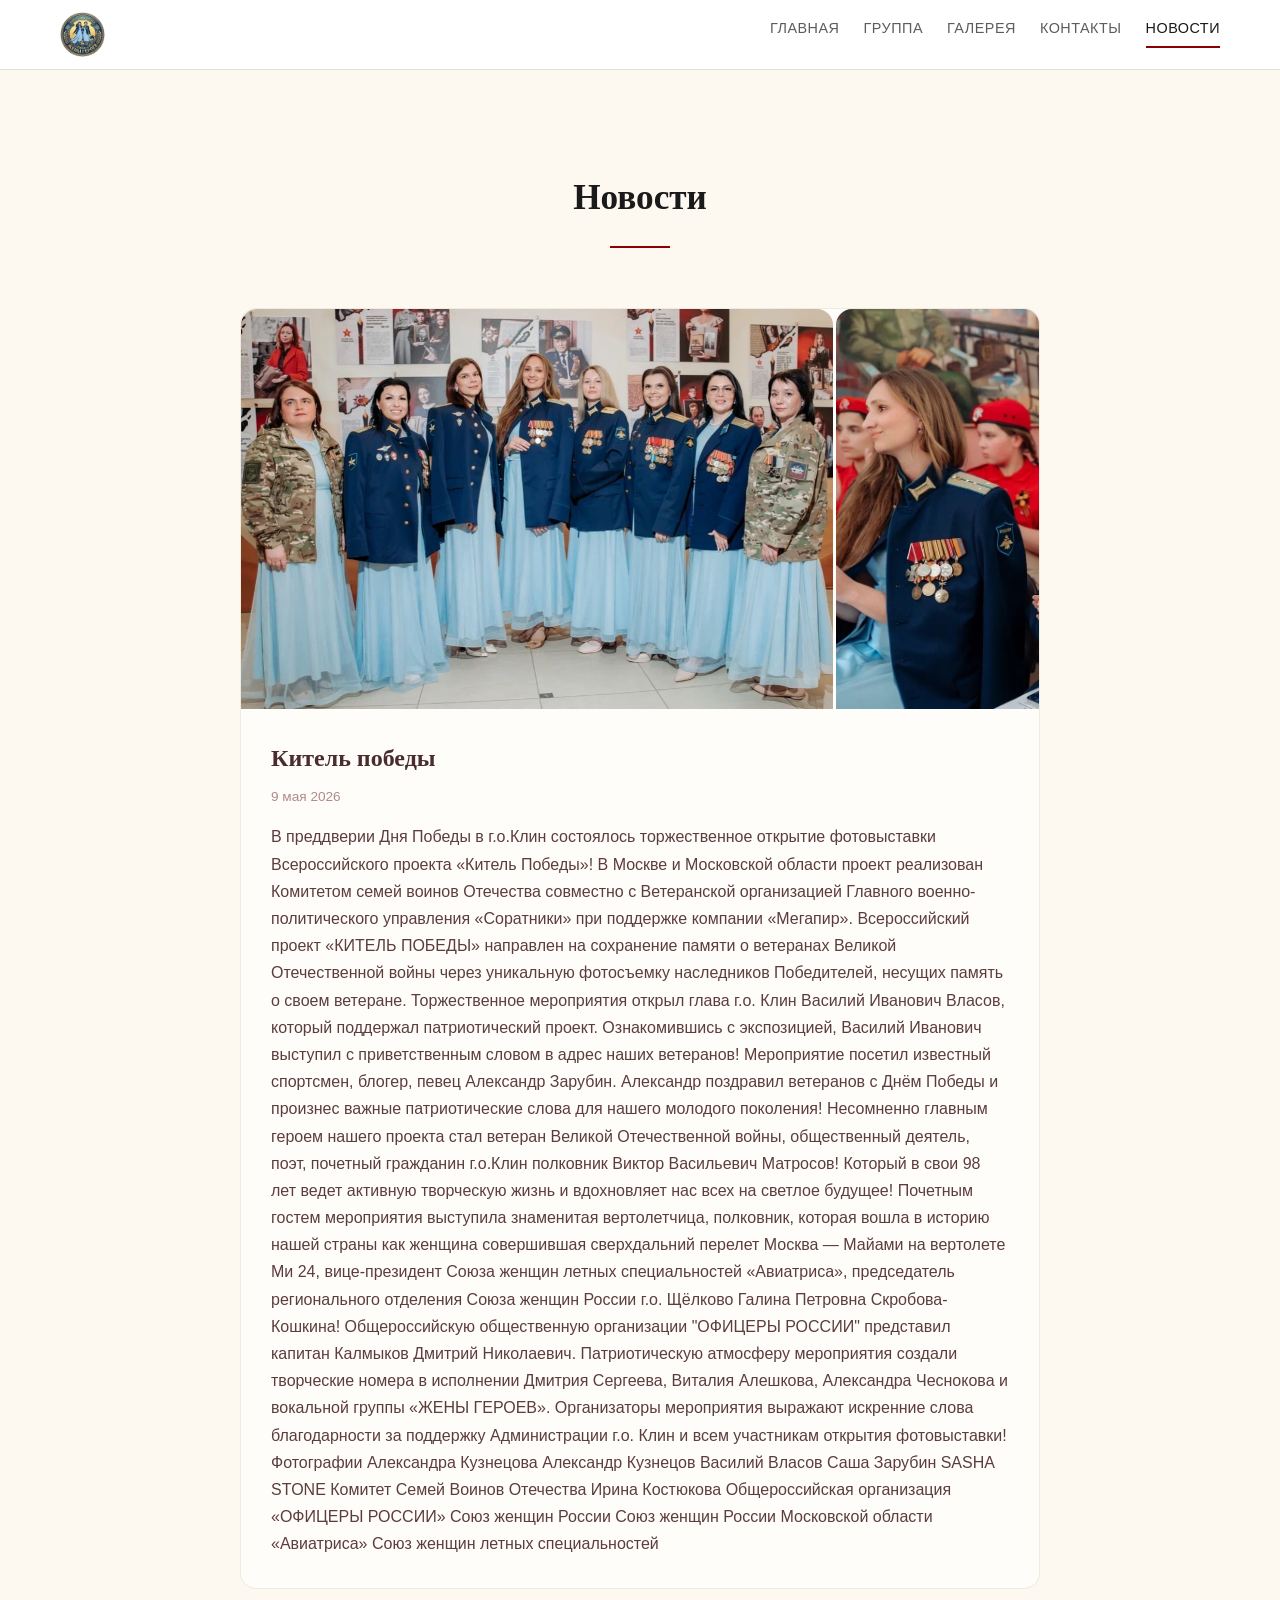
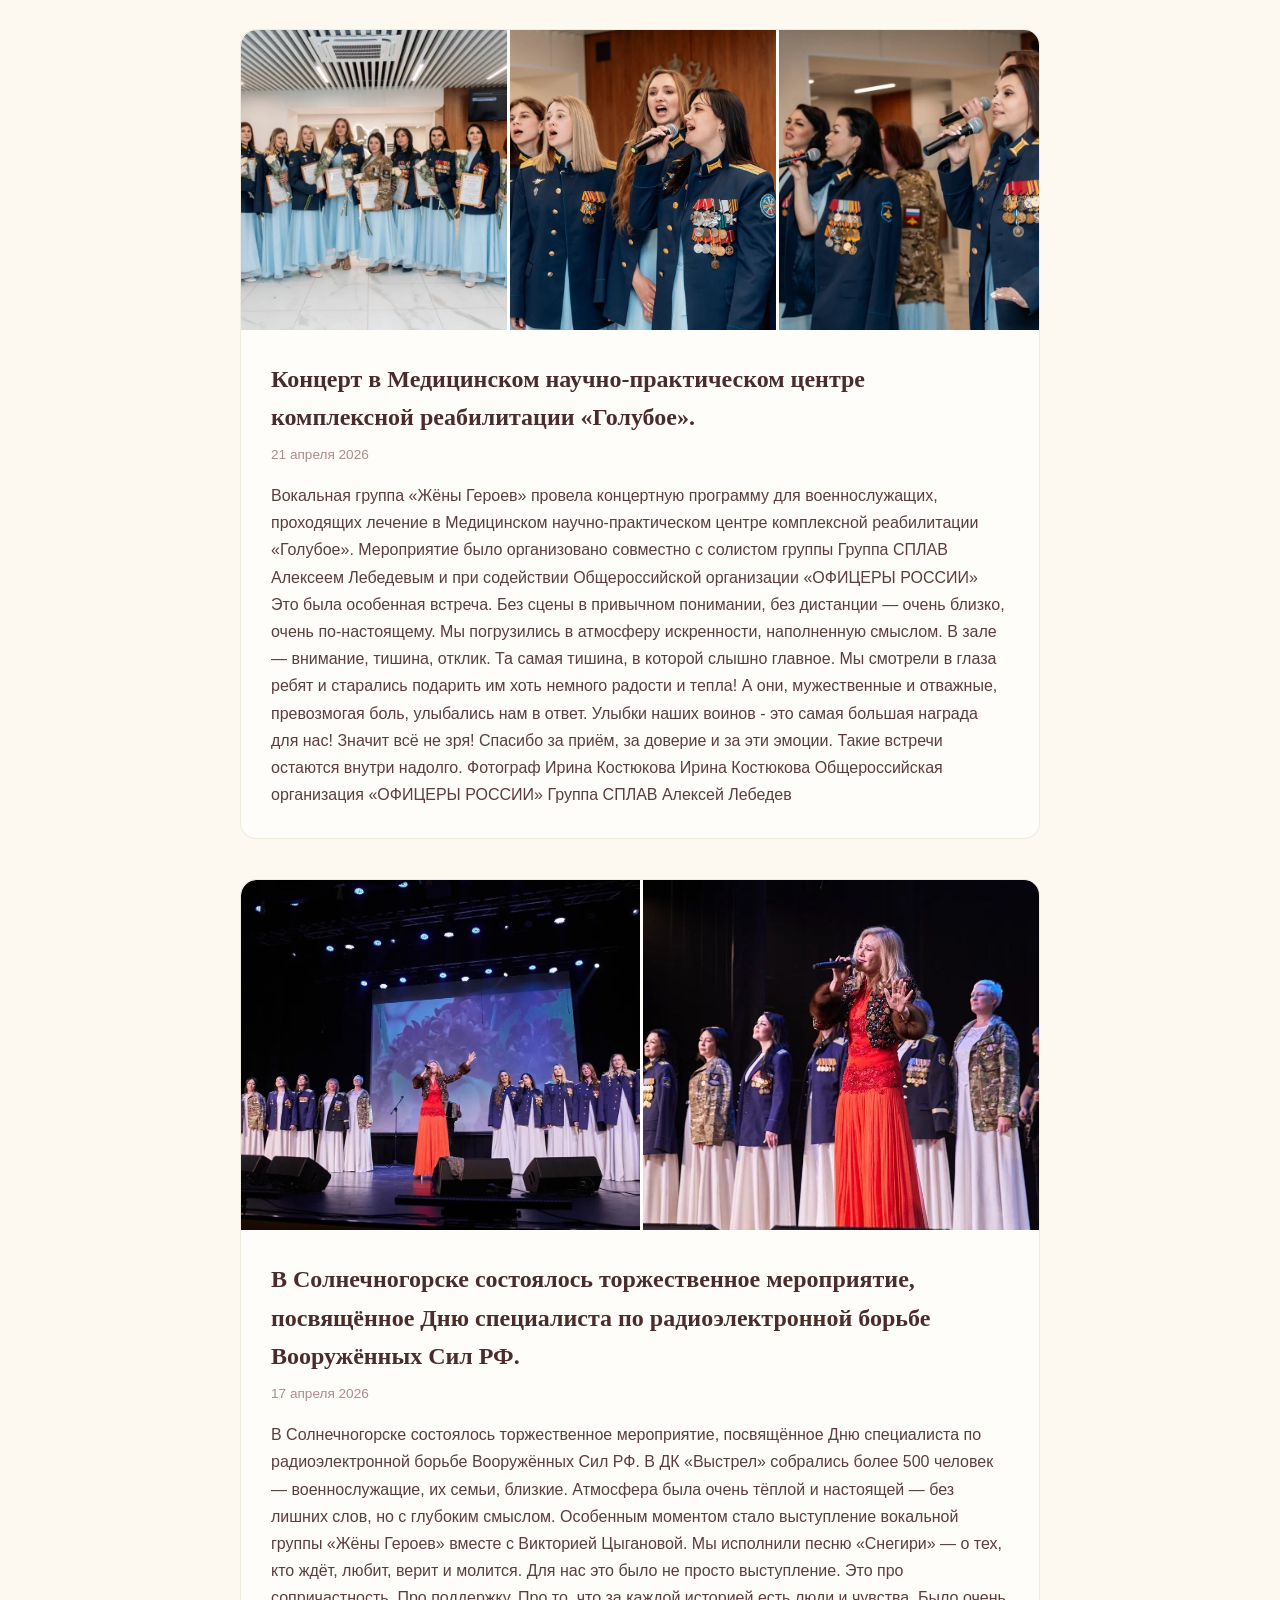
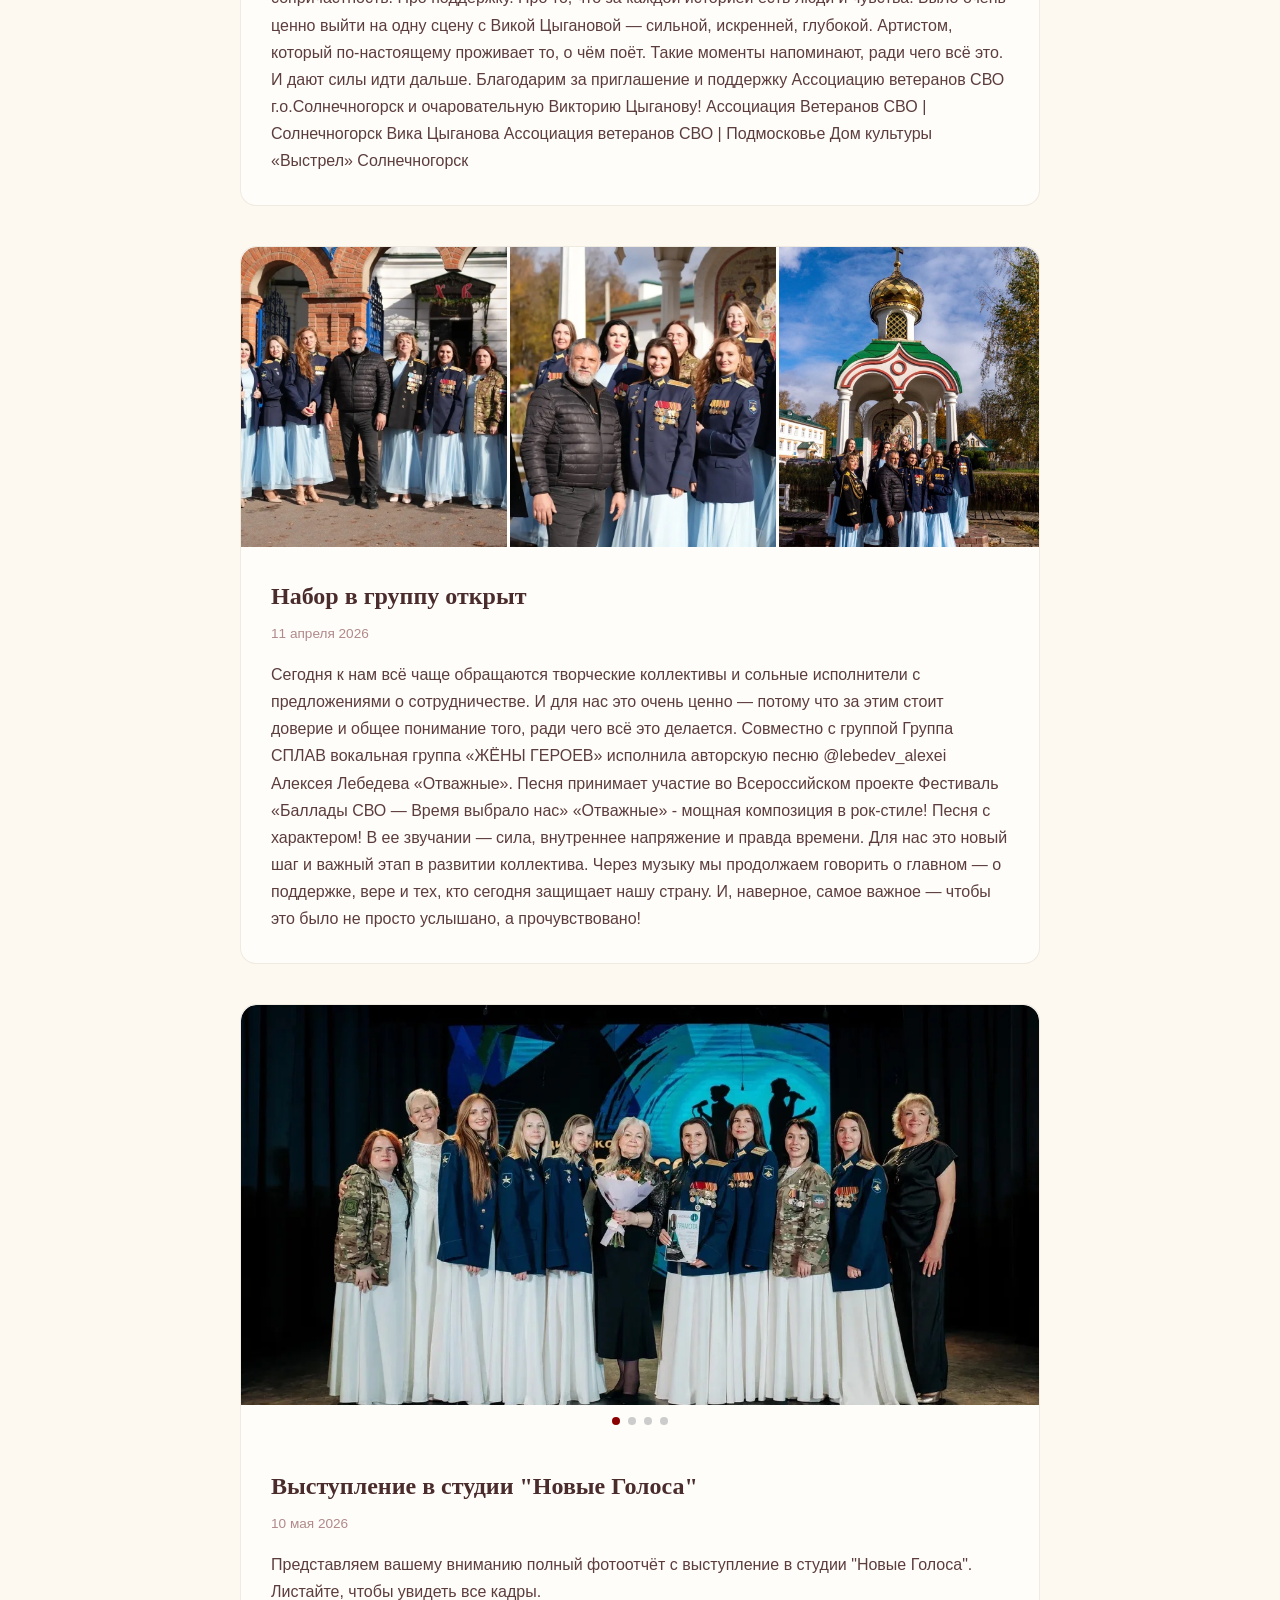
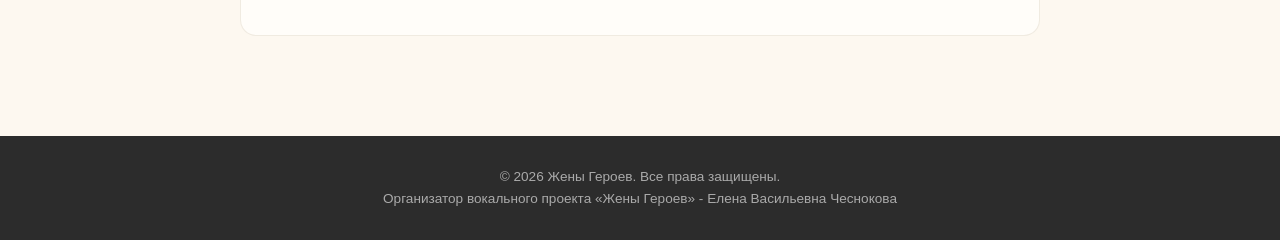
==== news.html @ 4d75cbac "Add files via upload" ====
<!DOCTYPE html>
<html lang="ru">

<head>
    <meta charset="UTF-8">
    <meta name="viewport" content="width=device-width, initial-scale=1.0">
    <title>Новости — Жены Героев</title>
    <link rel="stylesheet" href="main.css">
</head>

<body>

    <!-- Шапка (такая же) -->
    <header class="header">
        <div class="container header__inner">
            <a href="index.html" class="logo">
                <img src="img/logo.jpg" alt="Логотип" class="logo__img">
            </a>
            <nav class="nav" id="nav">
                <ul class="nav__list">
                    <li><a href="index.html#hero" class="nav__link">Главная</a></li>
                    <li><a href="index.html#about" class="nav__link">Группа</a></li>
                    <li><a href="index.html#gallery" class="nav__link">Галерея</a></li>
                    <li><a href="index.html#contacts" class="nav__link">Контакты</a></li>
                    <li><a href="news.html" class="nav__link active">Новости</a></li>
                </ul>
            </nav>
            <button class="burger" id="burger" aria-label="Меню">
                <span></span><span></span><span></span>
            </button>
        </div>
    </header>

    <!-- Лента новостей  -->
    <section class="section news-page">
        <div class="container">
            <h2 class="section__title">Новости</h2>

            <div class="news-feed">

                <!-- Новость 1 — одна фотка -->
                <article class="news-card news-card--first" style="opacity: 1; transform: translateY(0);">
                    <div class="news-card__media-wrap news-card__media--1">
                        <img src="img/gal1.jpg" alt="">
                        <img src="img/gal1-1.jpg" alt="">
                    </div>
                    <div class="news-card__body">
                        <h3 class="news-card__title">Китель победы</h3>
                        <p class="news-card__date">9 мая 2026</p>
                        <p class="news-card__text">
                            В преддверии Дня Победы в г.о.Клин состоялось торжественное открытие фотовыставки
                            Всероссийского проекта «Китель Победы»!

                            В Москве и Московской области проект реализован Комитетом семей воинов Отечества совместно с
                            Ветеранской организацией Главного военно-политического управления «Соратники» при поддержке
                            компании «Мегапир».

                            Всероссийский проект «КИТЕЛЬ ПОБЕДЫ» направлен на сохранение памяти о ветеранах Великой
                            Отечественной войны через уникальную фотосъемку наследников Победителей, несущих память о
                            своем ветеране.

                            Торжественное мероприятия открыл глава г.о. Клин Василий Иванович Власов, который поддержал
                            патриотический проект. Ознакомившись с экспозицией, Василий Иванович выступил с
                            приветственным словом в адрес наших ветеранов!

                            Мероприятие посетил известный спортсмен, блогер, певец Александр Зарубин. Александр
                            поздравил ветеранов с Днём Победы и произнес важные патриотические слова для нашего молодого
                            поколения!

                            Несомненно главным героем нашего проекта стал ветеран Великой Отечественной войны,
                            общественный деятель, поэт, почетный гражданин г.о.Клин полковник Виктор Васильевич
                            Матросов! Который в свои 98 лет ведет активную творческую жизнь и вдохновляет нас всех на
                            светлое будущее!

                            Почетным гостем мероприятия выступила знаменитая вертолетчица, полковник, которая вошла в
                            историю нашей страны как женщина совершившая сверхдальний перелет Москва — Майами на
                            вертолете Ми 24, вице-президент Союза женщин летных специальностей «Авиатриса», председатель
                            регионального отделения Союза женщин России г.о. Щёлково Галина Петровна Скробова- Кошкина!

                            Общероссийскую общественную организации "ОФИЦЕРЫ РОССИИ" представил капитан Калмыков Дмитрий
                            Николаевич.

                            Патриотическую атмосферу мероприятия создали творческие номера в исполнении Дмитрия
                            Сергеева, Виталия Алешкова, Александра Чеснокова и вокальной группы «ЖЕНЫ ГЕРОЕВ».

                            Организаторы мероприятия выражают искренние слова благодарности за поддержку Администрации
                            г.о. Клин и всем участникам открытия фотовыставки!

                            Фотографии Александра Кузнецова Александр Кузнецов

                            Василий Власов
                            Саша Зарубин
                            SASHA STONE
                            Комитет Семей Воинов Отечества
                            Ирина Костюкова
                            Общероссийская организация «ОФИЦЕРЫ РОССИИ»
                            Союз женщин России
                            Союз женщин России Московской области
                            «Авиатриса» Союз женщин летных специальностей
                        </p>
                    </div>
                </article>

                <!-- Новость 2 — три фотки -->
                <article class="news-card">
                    <div class="news-card__media-wrap news-card__media--3">
                        <img src="img/gal2.jpg" alt="">
                        <img src="img/gal2-1.jpg" alt="">
                        <img src="img/gal2-2.jpg" alt="">
                    </div>
                    <div class="news-card__body">
                        <h3 class="news-card__title">Концерт в Медицинском научно-практическом центре комплексной
                            реабилитации «Голубое».</h3>
                        <p class="news-card__date">21 апреля 2026</p>
                        <p class="news-card__text">
                            Вокальная группа «Жёны Героев» провела концертную программу для военнослужащих, проходящих
                            лечение в Медицинском научно-практическом центре комплексной реабилитации «Голубое».

                            Мероприятие было организовано совместно с солистом группы Группа СПЛАВ Алексеем Лебедевым и
                            при содействии Общероссийской организации «ОФИЦЕРЫ РОССИИ»

                            Это была особенная встреча.
                            Без сцены в привычном понимании, без дистанции — очень близко, очень по-настоящему. Мы
                            погрузились в атмосферу искренности, наполненную смыслом.

                            В зале — внимание, тишина, отклик.
                            Та самая тишина, в которой слышно главное.

                            Мы смотрели в глаза ребят и старались подарить им хоть немного радости и тепла! А они,
                            мужественные и отважные, превозмогая боль, улыбались нам в ответ. Улыбки наших воинов - это
                            самая большая награда для нас! Значит всё не зря!

                            Спасибо за приём, за доверие и за эти эмоции.
                            Такие встречи остаются внутри надолго.

                            Фотограф Ирина Костюкова Ирина Костюкова

                            Общероссийская организация «ОФИЦЕРЫ РОССИИ»
                            Группа СПЛАВ
                            Алексей Лебедев
                        </p>
                    </div>
                </article>

                <!-- Новость 3 — две фотки -->
                <article class="news-card">
                    <div class="news-card__media-wrap news-card__media--2">
                        <img src="img/gal3.jpg" alt="">
                        <img src="img/gal3-1.jpg" alt="">
                    </div>
                    <div class="news-card__body">
                        <h3 class="news-card__title">В Солнечногорске состоялось торжественное мероприятие, посвящённое
                            Дню специалиста по радиоэлектронной борьбе Вооружённых Сил РФ.</h3>
                        <p class="news-card__date">17 апреля 2026</p>
                        <p class="news-card__text">
                            В Солнечногорске состоялось торжественное мероприятие, посвящённое Дню специалиста по
                            радиоэлектронной борьбе Вооружённых Сил РФ.

                            В ДК «Выстрел» собрались более 500 человек — военнослужащие, их семьи, близкие. Атмосфера
                            была очень тёплой и настоящей — без лишних слов, но с глубоким смыслом.

                            Особенным моментом стало выступление вокальной группы «Жёны Героев» вместе с Викторией
                            Цыгановой. Мы исполнили песню «Снегири» — о тех, кто ждёт, любит, верит и молится.

                            Для нас это было не просто выступление.
                            Это про сопричастность. Про поддержку. Про то, что за каждой историей есть люди и чувства.

                            Было очень ценно выйти на одну сцену с Викой Цыгановой — сильной, искренней, глубокой.
                            Артистом, который по-настоящему проживает то, о чём поёт.

                            Такие моменты напоминают, ради чего всё это. И дают силы идти дальше.

                            Благодарим за приглашение и поддержку Ассоциацию ветеранов СВО г.о.Солнечногорск и
                            очаровательную Викторию Цыганову!

                            Ассоциация Ветеранов СВО | Солнечногорск
                            Вика Цыганова
                            Ассоциация ветеранов СВО | Подмосковье
                            Дом культуры «Выстрел» Солнечногорск
                        </p>
                    </div>
                </article>

                <!-- Новость 4 — четыре фотки -->
                <article class="news-card">
                    <div class="news-card__media-wrap news-card__media--3">
                        <img src="img/gal4.jpg" alt="">
                        <img src="img/gal4-1.jpg" alt="">
                        <img src="img/gal4-2.jpg" alt="">
                    </div>
                    <div class="news-card__body">
                        <h3 class="news-card__title">Набор в группу открыт</h3>
                        <p class="news-card__date">11 апреля 2026</p>
                        <p class="news-card__text">
                            Сегодня к нам всё чаще обращаются творческие коллективы и сольные исполнители с
                            предложениями о сотрудничестве.

                            И для нас это очень ценно — потому что за этим стоит доверие и общее понимание того, ради
                            чего всё это делается.

                            Совместно с группой Группа СПЛАВ вокальная группа «ЖЁНЫ ГЕРОЕВ» исполнила авторскую песню
                            @lebedev_alexei Алексея Лебедева «Отважные».

                            Песня принимает участие во Всероссийском проекте Фестиваль «Баллады СВО — Время выбрало нас»

                            «Отважные» - мощная композиция в рок-стиле! Песня с характером!
                            В ее звучании — сила, внутреннее напряжение и правда времени.

                            Для нас это новый шаг и важный этап в развитии коллектива.
                            Через музыку мы продолжаем говорить о главном — о поддержке, вере и тех, кто сегодня
                            защищает нашу страну.

                            И, наверное, самое важное — чтобы это было не просто услышано, а прочувствовано!
                        </p>
                    </div>
                </article>
                <article class="news-card">
                    <div class="news-card__slider" data-slider>
                        <div class="news-card__slides" data-slides>
                            <img src="img/news1.jpg" alt="">
                            <img src="img/news2.jpg" alt="">
                            <img src="img/news3.jpg" alt="">
                            <img src="img/news4.jpg" alt="">
                        </div>
                        <div class="news-card__dots" data-dots></div>
                    </div>
                    <div class="news-card__body">
                        <h3 class="news-card__title">Выступление в студии "Новые Голоса"</h3>
                        <p class="news-card__date">10 мая 2026</p>
                        <p class="news-card__text">
                            Представляем вашему вниманию полный фотоотчёт с выступление в студии "Новые Голоса".
                            Листайте, чтобы
                            увидеть все кадры.
                        </p>
                    </div>
                </article>
            </div>
        </div>
    </section>
    <!--  Футер  -->
    <footer class="footer">
        <div class="container footer__inner">
            <p>&copy; 2026 Жены Героев. Все права защищены.</p>
            <p>Организатор вокального проекта «Жены Героев» - Елена Васильевна Чеснокова</p>
        </div>
    </footer>

    <script src="app.js"></script>
</body>

</html>
---- main.css ----
*,
*::before,
*::after {
    margin: 0;
    padding: 0;
    box-sizing: border-box;
}

:root {
    --color-black: #1a1a1a;
    --color-dark: #2c2c2c;
    --color-gray: #5c5c5c;
    --color-white: #ffffff;
    --color-accent: #8b0000;
    --font-heading: 'Georgia', 'Times New Roman', serif;
    --font-body: 'Arial', 'Helvetica', sans-serif;
    --max-width: 1200px;
}

html {
    scroll-behavior: smooth;
}

body {
    font-family: var(--font-body);
    color: #2b1e1e;
    background: #fdf8f0;
    line-height: 1.6;
    padding-top: 70px;
}

.container {
    max-width: var(--max-width);
    margin: 0 auto;
    padding: 0 20px;
}

img {
    max-width: 100%;
    display: block;
}

a {
    text-decoration: none;
    color: inherit;
}

.header {
    position: fixed;
    top: 0;
    left: 0;
    width: 100%;
    background: var(--color-white);
    border-bottom: 1px solid #e0e0e0;
    z-index: 1000;
    height: 70px;
}

.header__inner {
    display: flex;
    justify-content: space-between;
    align-items: center;
    height: 100%;
}

.logo__img {
    height: 45px;
    width: 45px;
    min-width: 45px;
    flex-shrink: 0;
    border-radius: 50%;
    object-fit: cover;
}

.nav {
    overflow-x: auto;
    -webkit-overflow-scrolling: touch;
    scrollbar-width: none;
    -ms-overflow-style: none;
    margin-left: 16px;
    padding-bottom: 10px;
}

.nav::-webkit-scrollbar {
    display: none;
}

.nav__list {
    list-style: none;
    display: flex;
    gap: 1.5rem;
    white-space: nowrap;
}

.nav__link {
    font-size: 0.9rem;
    text-transform: uppercase;
    letter-spacing: 0.5px;
    color: var(--color-gray);
    padding-bottom: 4px;
    position: relative;
    display: inline-block;
}

.nav__link:hover,
.nav__link.active {
    color: var(--color-black);
}

.nav__link.active::after {
    content: '';
    position: absolute;
    bottom: -4px;
    left: 0;
    width: 100%;
    height: 2px;
    background: var(--color-accent);
}

.burger {
    display: none;
    flex-direction: column;
    justify-content: center;
    align-items: center;
    gap: 5px;
    width: 44px;
    height: 44px;
    background: transparent;
    border: none;
    cursor: pointer;
    z-index: 1100;
    padding: 0;
}

.burger span {
    display: block;
    width: 24px;
    height: 2px;
    background: #2b1e1e;
    border-radius: 2px;
    transition: all 0.3s ease;
    transform-origin: center;
}

.burger.open span:nth-child(1) {
    transform: translateY(7px) rotate(45deg);
}

.burger.open span:nth-child(2) {
    opacity: 0;
    transform: scaleX(0);
}

.burger.open span:nth-child(3) {
    transform: translateY(-7px) rotate(-45deg);
}

.hero {
    min-height: 300px;
    display: flex;
    align-items: center;
    justify-content: center;
    text-align: center;
    background: #fdf8f0;
    padding: 80px 0 40px;
}

.hero__content {
    color: #2b1e1e;
}

.hero__title {
    font-family: var(--font-heading);
    font-size: 3rem;
    font-weight: normal;
    margin-bottom: 1rem;
    letter-spacing: 2px;
}

.hero__subtitle {
    font-size: 1.2rem;
    opacity: 0.8;
    font-weight: 300;
}

.section {
    padding: 100px 0;
    background: #fdf8f0;
}

.section__title {
    font-family: var(--font-heading);
    font-size: 2.2rem;
    text-align: center;
    margin-bottom: 60px;
    color: var(--color-black);
}

.section__title::after {
    content: '';
    display: block;
    width: 60px;
    height: 2px;
    background: var(--color-accent);
    margin: 20px auto 0;
}

.about__grid {
    display: grid;
    grid-template-columns: 1fr 1fr;
    gap: 60px;
    align-items: center;
}

.about__text p {
    margin-bottom: 1.2rem;
    color: var(--color-gray);
    font-size: 1.05rem;
}

.about__image img {
    width: 100%;
    border-radius: 16px;
    box-shadow: 0 8px 30px rgba(0, 0, 0, 0.08);
}

.gallery__grid {
    display: grid;
    grid-template-columns: repeat(3, 1fr);
    gap: 20px;
    max-width: 1000px;
    margin: 0 auto;
}

.gallery__grid--last {
    grid-template-columns: repeat(2, 1fr);
    max-width: 660px;
    margin-top: 20px;
}

.gallery__item {
    overflow: hidden;
    border-radius: 16px;
    cursor: pointer;
    transition: transform 0.3s ease;
    z-index: 1;
}

.gallery__item:active {
    transform: scale(1.05);
}

.gallery__item img {
    width: 100%;
    height: 280px;
    object-fit: cover;
    border-radius: 16px;
}

.gallery__caption {
    margin-top: 8px;
    font-size: 0.9rem;
    color: var(--color-gray);
    text-align: center;
}

@media (max-width: 768px) {
    .gallery__grid {
        grid-template-columns: repeat(2, 1fr);
        gap: 8px;
        max-width: 100%;
    }

    .gallery__grid--last {
        grid-template-columns: repeat(2, 1fr);
        max-width: 100%;
        margin-top: 8px;
    }

    .gallery__item img {
        height: 180px;
    }

    .gallery__caption {
        font-size: 0.7rem;
    }

    .gallery__item:active {
        transform: scale(1.03);
    }
}

.contacts__grid {
    display: grid;
    grid-template-columns: 1fr 1fr;
    gap: 60px;
}

.contacts__info h3 {
    font-family: var(--font-heading);
    font-size: 1.1rem;
    margin-top: 1.5rem;
    color: var(--color-black);
}

.contacts__info h3:first-child {
    margin-top: 0;
}

.contacts__info p,
.contacts__info a {
    color: var(--color-gray);
}

.contacts__info a:hover {
    color: var(--color-accent);
}

.contacts__map img {
    width: 100%;
    border-radius: 20px;
    box-shadow: 0 8px 30px rgba(0, 0, 0, 0.08);
}

.news-page {
    min-height: 70vh;
    background: #fdf8f0;
}

.news-feed {
    max-width: 800px;
    margin: 0 auto;
    display: flex;
    flex-direction: column;
    gap: 40px;
}

.news-card {
    background: #fffdf9;
    border: 1px solid rgba(180, 160, 130, 0.2);
    border-radius: 16px;
    overflow: hidden;
    opacity: 0;
    transform: translateY(30px);
    transition: opacity 0.7s ease, transform 0.7s ease;
}

.news-card--first {
    opacity: 1 !important;
    transform: translateY(0) !important;
}

.news-card.visible {
    opacity: 1;
    transform: translateY(0);
}

.news-card__media-wrap {
    display: flex;
    gap: 3px;
}

.news-card__media-wrap img {
    object-fit: cover;
    cursor: pointer;
    transition: transform 0.3s ease;
}

.news-card__media-wrap img:active {
    transform: scale(1.05);
}

.news-card__media--1 img {
    width: 100%;
    height: 400px;
    border-radius: 16px 16px 0 0;
}

.news-card__media--2 img {
    width: 50%;
    height: 350px;
}

.news-card__media--2 img:first-child {
    border-radius: 16px 0 0 0;
}

.news-card__media--2 img:last-child {
    border-radius: 0 16px 0 0;
}

.news-card__media--3 img {
    width: 33.333%;
    height: 300px;
}

.news-card__media--3 img:first-child {
    border-radius: 16px 0 0 0;
}

.news-card__media--3 img:last-child {
    border-radius: 0 16px 0 0;
}

.news-card__body {
    padding: 30px;
}

.news-card__title {
    font-family: var(--font-heading);
    font-size: 1.5rem;
    color: #4a2c2c;
    margin-bottom: 8px;
}

.news-card__date {
    font-size: 0.85rem;
    color: #b08a8a;
    margin-bottom: 16px;
}

.news-card__text {
    color: #5c3d3d;
    line-height: 1.7;
}

.footer {
    background: var(--color-dark);
    color: #aaa;
    text-align: center;
    padding: 30px 0;
    font-size: 0.85rem;
}

@media screen and (max-width: 768px) {
    .container {
        padding: 0 15px;
    }

    .hero {
        min-height: 200px;
        padding: 60px 0 30px;
    }

    .hero__title {
        font-size: 1.6rem;
    }

    .hero__subtitle {
        font-size: 0.9rem;
    }

    .section {
        padding: 45px 0;
    }

    .section__title {
        font-size: 1.5rem;
        margin-bottom: 30px;
    }

    .section__title::after {
        width: 40px;
    }

    .about__grid {
        grid-template-columns: 1fr;
        gap: 20px;
    }

    .about__image {
        order: -1;
    }

    .gallery__grid {
        grid-template-columns: repeat(2, 1fr);
        gap: 8px;
    }

    .gallery__item:active {
        transform: scale(1.03);
    }

    .gallery__item img {
        height: 150px;
    }

    .gallery__caption {
        font-size: 0.7rem;
    }

    .contacts__grid {
        grid-template-columns: 1fr;
        gap: 20px;
    }

    .news-feed {
        gap: 20px;
    }

    .news-card__media--1 img {
        height: 200px;
    }

    .news-card__media--2 img {
        height: 160px;
    }

    .news-card__media--3 img {
        height: 130px;
    }

    .news-card__body {
        padding: 15px;
    }

    .news-card__title {
        font-size: 1.1rem;
    }

    .burger {
        display: flex;
    }

    .nav {
        position: fixed;
        top: 0;
        left: 0;
        width: 100%;
        height: 100vh;
        background: #fdf8f0;
        display: flex;
        align-items: center;
        justify-content: center;
        transform: translateY(-100%);
        transition: transform 0.4s ease;
        z-index: 1050;
        overflow-y: auto;
    }

    .nav.open {
        transform: translateY(0);
    }

    .nav__list {
        flex-direction: column;
        align-items: center;
        gap: 2rem;


    }

    .nav__link {
        font-size: 1.4rem;
    }
}

/* Слайдер в новостях */
.news-card__slider {
    position: relative;
    overflow: hidden;
    border-radius: 16px 16px 0 0;
}

.news-card__slides {
    display: flex;
    gap: 3px;
    overflow-x: auto;
    scroll-snap-type: x mandatory;
    scroll-behavior: smooth;
    scrollbar-width: none;
}

.news-card__slides::-webkit-scrollbar {
    display: none;
}

.news-card__slides img {
    width: 100%;
    flex-shrink: 0;
    height: 400px;
    object-fit: cover;
    scroll-snap-align: start;
    cursor: pointer;
    transition: transform 0.3s ease;
}

.news-card__slides img:active {
    transform: scale(1.03);
}

.news-card__dots {
    display: flex;
    justify-content: center;
    gap: 8px;
    padding: 12px 0;
    background: #fffdf9;
}

.news-card__dot {
    width: 8px;
    height: 8px;
    border-radius: 50%;
    background: #ccc;
    cursor: pointer;
    transition: background 0.3s;
}

.news-card__dot.active {
    background: var(--color-accent);
}

@media (max-width: 768px) {
    .news-card__slides img {
        height: 250px;
    }
}

/* ===== Прелоадер ===== */
.preloader {
    position: fixed;
    top: 0;
    left: 0;
    width: 100%;
    height: 100%;
    background: #fdf8f0;
    z-index: 99999;
    display: flex;
    align-items: center;
    justify-content: center;
    transition: opacity 0.5s ease 0.4s, visibility 0.5s ease 0.4s;
}

.preloader.hidden {
    opacity: 0;
    visibility: hidden;
}

.preloader__title {
    font-family: 'Georgia', 'Times New Roman', serif;
    font-size: 3rem;
    color: #2b1e1e;
    letter-spacing: 3px;
    opacity: 0;
    transform: translateY(20px);
    animation: fadeInUp 0.8s ease forwards;
    transition: all 0.6s cubic-bezier(0.4, 0, 0.2, 1);
}

/* Когда прелоадер скрывается, текст улетает наверх */
.preloader.hidden .preloader__title {
    transform: translateY(-30vh);
    opacity: 0;
}

/* Текст в hero изначально невидим и появляется после прелоадера */
.hero .preloader__title {
    animation: none;
    opacity: 0;
    transform: translateY(-30vh);
    transition: all 0.6s cubic-bezier(0.4, 0, 0.2, 1) 0.2s;
}

/* Когда прелоадер скрыт, текст в hero выезжает на место */
.preloader.hidden~.hero .preloader__title,
body:not(.preloading) .hero .preloader__title.show {
    opacity: 1;
    transform: translateY(0);
}

.hero__subtitle {
    opacity: 0;
    transform: translateY(10px);
    transition: all 0.5s ease 0.6s;
}

.preloader.hidden~.hero .hero__subtitle,
body:not(.preloading) .hero .hero__subtitle.show {
    opacity: 0.8;
    transform: translateY(0);
}

@keyframes fadeInUp {
    to {
        opacity: 1;
        transform: translateY(0);
    }
}

.hero {
    min-height: 300px;
    display: flex;
    align-items: center;
    justify-content: center;
    text-align: center;
    background: #fdf8f0;
    padding: 80px 0 40px;
}

@media (max-width: 768px) {
    .preloader__title {
        font-size: 1.8rem;
    }

    .hero .preloader__title {
        font-size: 1.6rem;
    }
}

/* ===== Анимация появления секций ===== */
.section {
    opacity: 0;
    transform: translateY(30px);
    transition: opacity 0.7s ease, transform 0.7s ease;
}

.section.visible {
    opacity: 1;
    transform: translateY(0);
}

/* Hero не скрываем, он всегда виден */
.hero {
    opacity: 1;
    transform: none;
}

/* Футер тоже */
.footer {
    opacity: 0;
    transform: translateY(30px);
    transition: opacity 0.7s ease, transform 0.7s ease;
}

.footer.visible {
    opacity: 1;
    transform: translateY(0);
}
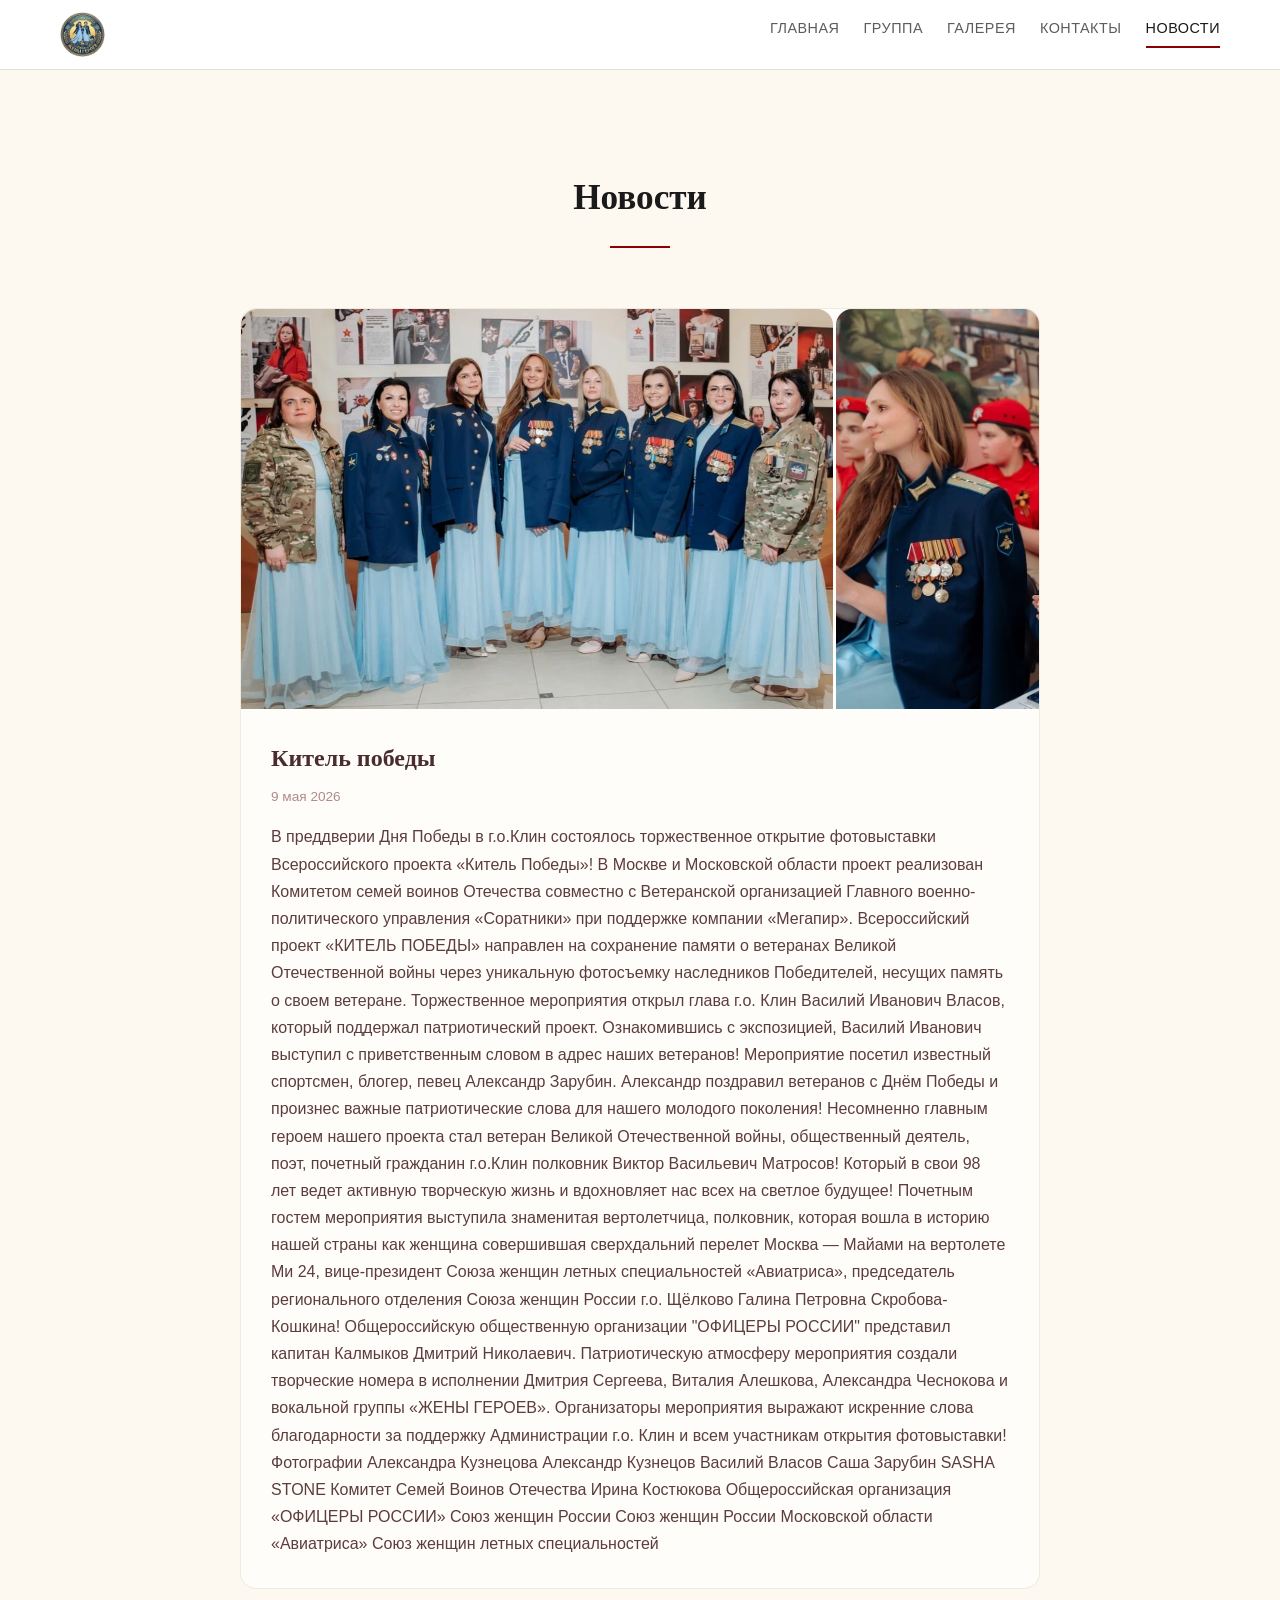
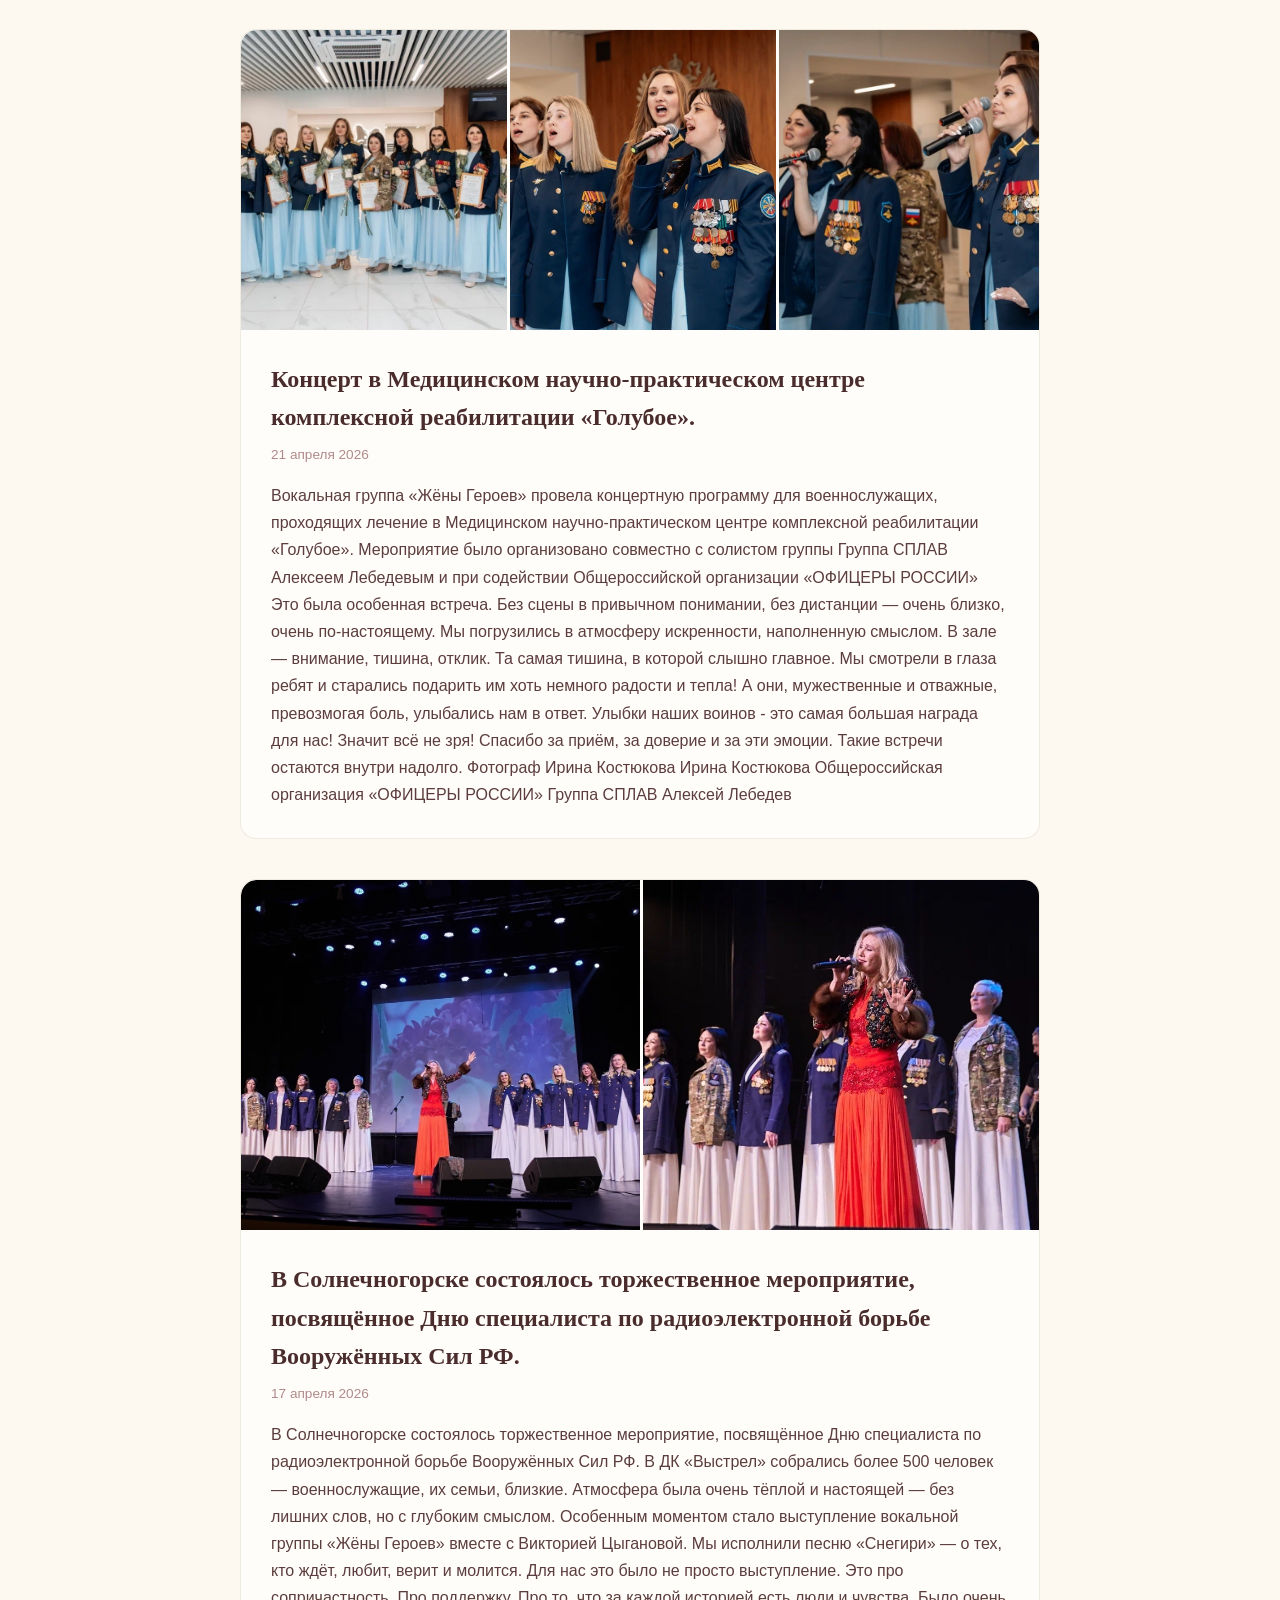
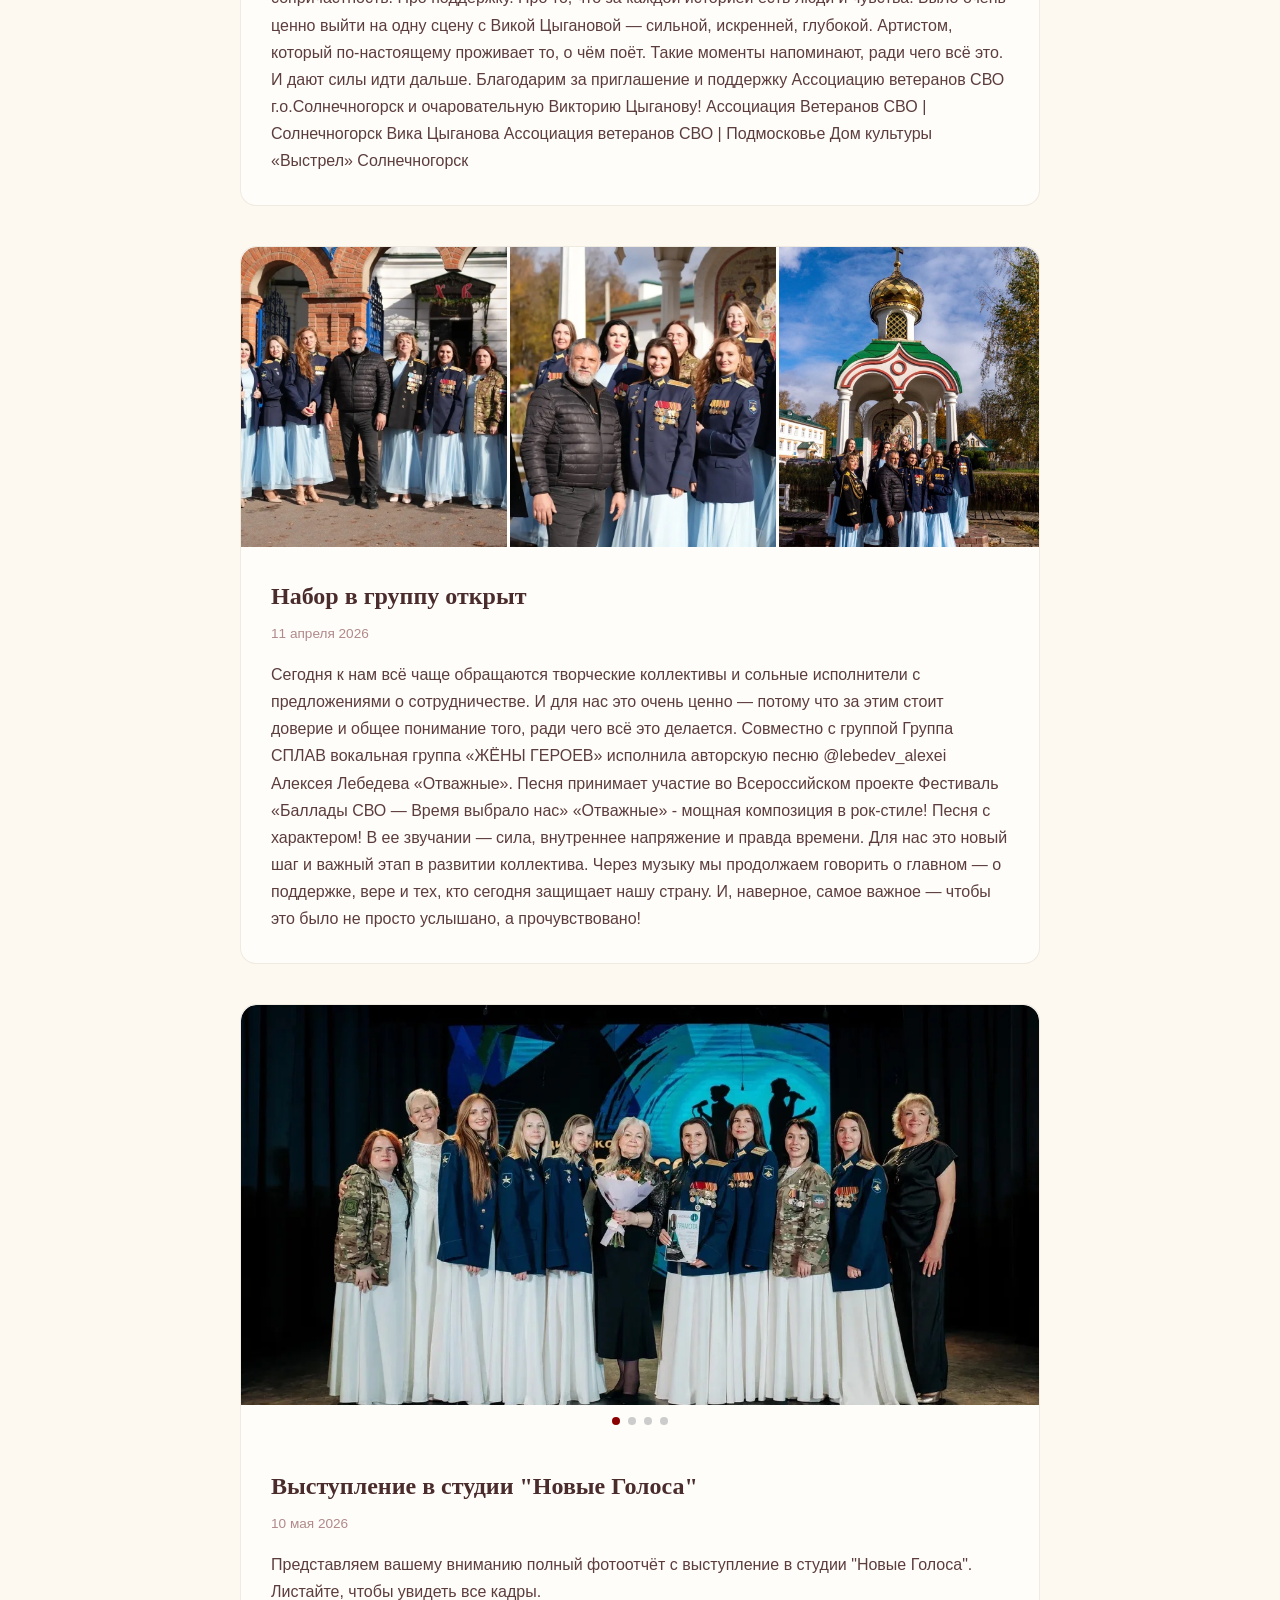
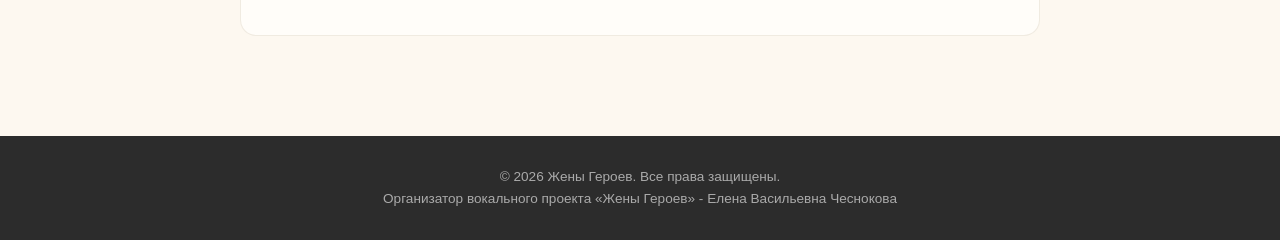
==== commit 4898a31e: "Add files via upload" ====
--- a/news.html
+++ b/news.html
@@ -39,7 +39,7 @@
             <div class="news-feed">
 
                 <!-- Новость 1 — одна фотка -->
-                <article class="news-card news-card--first" style="opacity: 1; transform: translateY(0);">
+                <article class="news-card">
                     <div class="news-card__media-wrap news-card__media--1">
                         <img src="img/gal1.jpg" alt="">
                         <img src="img/gal1-1.jpg" alt="">
--- a/main.css
+++ b/main.css
@@ -340,19 +340,11 @@
     border: 1px solid rgba(180, 160, 130, 0.2);
     border-radius: 16px;
     overflow: hidden;
-    opacity: 0;
-    transform: translateY(30px);
-    transition: opacity 0.7s ease, transform 0.7s ease;
 }
 
 .news-card--first {
     opacity: 1 !important;
     transform: translateY(0) !important;
-}
-
-.news-card.visible {
-    opacity: 1;
-    transform: translateY(0);
 }
 
 .news-card__media-wrap {
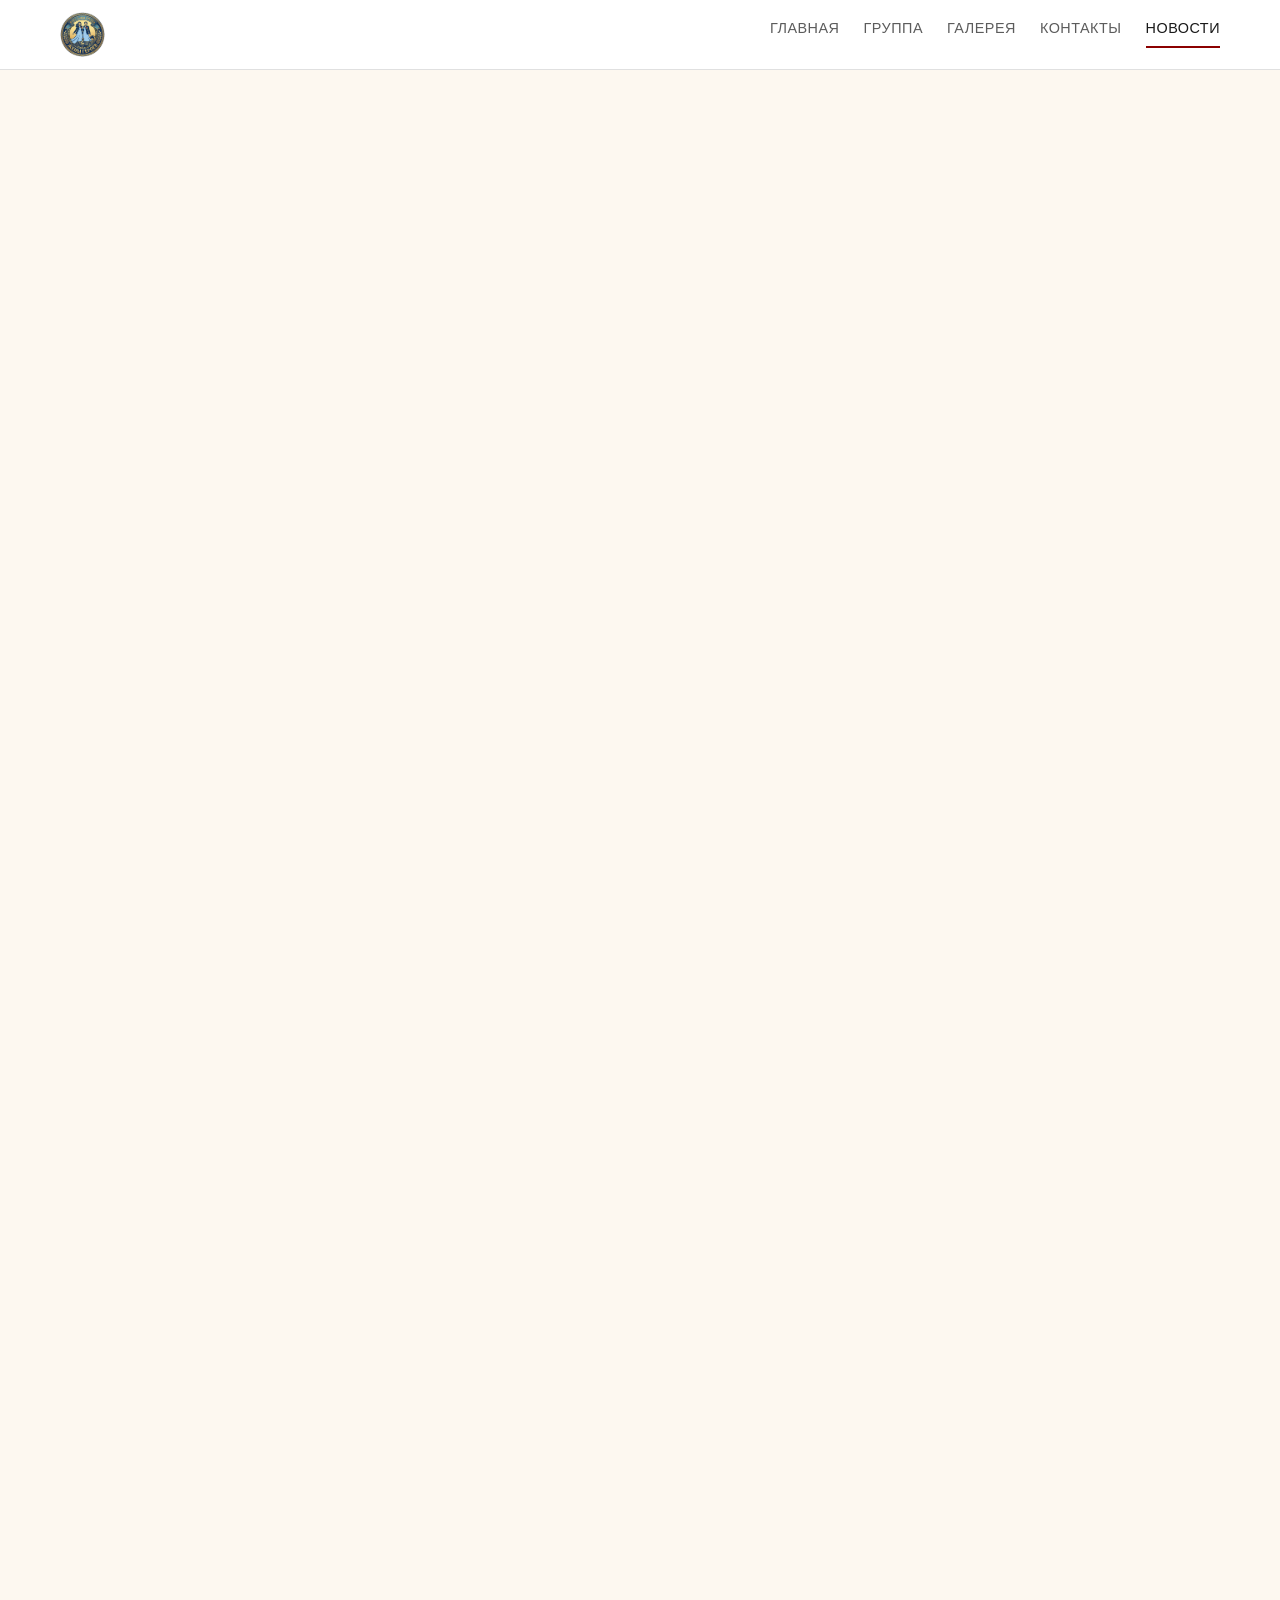
==== commit c22a4eaa: "Add files via upload" ====
--- a/news.html
+++ b/news.html
@@ -5,12 +5,10 @@
     <meta charset="UTF-8">
     <meta name="viewport" content="width=device-width, initial-scale=1.0">
     <title>Новости — Жены Героев</title>
-    <link rel="stylesheet" href="main.css">
+    <link rel="stylesheet" href="main.css?v=final">
 </head>
 
 <body>
-
-    <!-- Шапка (такая же) -->
     <header class="header">
         <div class="container header__inner">
             <a href="index.html" class="logo">
@@ -31,221 +29,96 @@
         </div>
     </header>
 
-    <!-- Лента новостей  -->
     <section class="section news-page">
         <div class="container">
             <h2 class="section__title">Новости</h2>
-
             <div class="news-feed">
-
-                <!-- Новость 1 — одна фотка -->
+                <!-- Новость 1 -->
                 <article class="news-card">
                     <div class="news-card__media-wrap news-card__media--1">
-                        <img src="img/gal1.jpg" alt="">
-                        <img src="img/gal1-1.jpg" alt="">
+                        <img src="img/gal1.jpg" alt="Первый концерт группы">
                     </div>
                     <div class="news-card__body">
                         <h3 class="news-card__title">Китель победы</h3>
                         <p class="news-card__date">9 мая 2026</p>
-                        <p class="news-card__text">
-                            В преддверии Дня Победы в г.о.Клин состоялось торжественное открытие фотовыставки
-                            Всероссийского проекта «Китель Победы»!
-
-                            В Москве и Московской области проект реализован Комитетом семей воинов Отечества совместно с
-                            Ветеранской организацией Главного военно-политического управления «Соратники» при поддержке
-                            компании «Мегапир».
-
-                            Всероссийский проект «КИТЕЛЬ ПОБЕДЫ» направлен на сохранение памяти о ветеранах Великой
-                            Отечественной войны через уникальную фотосъемку наследников Победителей, несущих память о
-                            своем ветеране.
-
-                            Торжественное мероприятия открыл глава г.о. Клин Василий Иванович Власов, который поддержал
-                            патриотический проект. Ознакомившись с экспозицией, Василий Иванович выступил с
-                            приветственным словом в адрес наших ветеранов!
-
-                            Мероприятие посетил известный спортсмен, блогер, певец Александр Зарубин. Александр
-                            поздравил ветеранов с Днём Победы и произнес важные патриотические слова для нашего молодого
-                            поколения!
-
-                            Несомненно главным героем нашего проекта стал ветеран Великой Отечественной войны,
-                            общественный деятель, поэт, почетный гражданин г.о.Клин полковник Виктор Васильевич
-                            Матросов! Который в свои 98 лет ведет активную творческую жизнь и вдохновляет нас всех на
-                            светлое будущее!
-
-                            Почетным гостем мероприятия выступила знаменитая вертолетчица, полковник, которая вошла в
-                            историю нашей страны как женщина совершившая сверхдальний перелет Москва — Майами на
-                            вертолете Ми 24, вице-президент Союза женщин летных специальностей «Авиатриса», председатель
-                            регионального отделения Союза женщин России г.о. Щёлково Галина Петровна Скробова- Кошкина!
-
-                            Общероссийскую общественную организации "ОФИЦЕРЫ РОССИИ" представил капитан Калмыков Дмитрий
-                            Николаевич.
-
-                            Патриотическую атмосферу мероприятия создали творческие номера в исполнении Дмитрия
-                            Сергеева, Виталия Алешкова, Александра Чеснокова и вокальной группы «ЖЕНЫ ГЕРОЕВ».
-
-                            Организаторы мероприятия выражают искренние слова благодарности за поддержку Администрации
-                            г.о. Клин и всем участникам открытия фотовыставки!
-
-                            Фотографии Александра Кузнецова Александр Кузнецов
-
-                            Василий Власов
-                            Саша Зарубин
-                            SASHA STONE
-                            Комитет Семей Воинов Отечества
-                            Ирина Костюкова
-                            Общероссийская организация «ОФИЦЕРЫ РОССИИ»
-                            Союз женщин России
-                            Союз женщин России Московской области
-                            «Авиатриса» Союз женщин летных специальностей
-                        </p>
+                        <p class="news-card__text">В преддверии Дня Победы в г.о.Клин состоялось торжественное открытие
+                            фотовыставки Всероссийского проекта «Китель Победы»!..</p>
                     </div>
                 </article>
 
-                <!-- Новость 2 — три фотки -->
+                <!-- Новость 2 -->
                 <article class="news-card">
                     <div class="news-card__media-wrap news-card__media--3">
-                        <img src="img/gal2.jpg" alt="">
-                        <img src="img/gal2-1.jpg" alt="">
-                        <img src="img/gal2-2.jpg" alt="">
+                        <img src="img/gal2.jpg" alt="Репетиция 1">
+                        <img src="img/gal2-1.jpg" alt="Репетиция 2">
+                        <img src="img/gal2-2.jpg" alt="Репетиция 3">
                     </div>
                     <div class="news-card__body">
-                        <h3 class="news-card__title">Концерт в Медицинском научно-практическом центре комплексной
-                            реабилитации «Голубое».</h3>
+                        <h3 class="news-card__title">Концерт в Медицинском центре «Голубое»</h3>
                         <p class="news-card__date">21 апреля 2026</p>
-                        <p class="news-card__text">
-                            Вокальная группа «Жёны Героев» провела концертную программу для военнослужащих, проходящих
-                            лечение в Медицинском научно-практическом центре комплексной реабилитации «Голубое».
-
-                            Мероприятие было организовано совместно с солистом группы Группа СПЛАВ Алексеем Лебедевым и
-                            при содействии Общероссийской организации «ОФИЦЕРЫ РОССИИ»
-
-                            Это была особенная встреча.
-                            Без сцены в привычном понимании, без дистанции — очень близко, очень по-настоящему. Мы
-                            погрузились в атмосферу искренности, наполненную смыслом.
-
-                            В зале — внимание, тишина, отклик.
-                            Та самая тишина, в которой слышно главное.
-
-                            Мы смотрели в глаза ребят и старались подарить им хоть немного радости и тепла! А они,
-                            мужественные и отважные, превозмогая боль, улыбались нам в ответ. Улыбки наших воинов - это
-                            самая большая награда для нас! Значит всё не зря!
-
-                            Спасибо за приём, за доверие и за эти эмоции.
-                            Такие встречи остаются внутри надолго.
-
-                            Фотограф Ирина Костюкова Ирина Костюкова
-
-                            Общероссийская организация «ОФИЦЕРЫ РОССИИ»
-                            Группа СПЛАВ
-                            Алексей Лебедев
-                        </p>
+                        <p class="news-card__text">Вокальная группа «Жёны Героев» провела концертную программу для
+                            военнослужащих...</p>
                     </div>
                 </article>
 
-                <!-- Новость 3 — две фотки -->
+                <!-- Новость 3 -->
                 <article class="news-card">
                     <div class="news-card__media-wrap news-card__media--2">
-                        <img src="img/gal3.jpg" alt="">
-                        <img src="img/gal3-1.jpg" alt="">
+                        <img src="img/gal3.jpg" alt="День города 1">
+                        <img src="img/gal3-1.jpg" alt="День города 2">
                     </div>
                     <div class="news-card__body">
-                        <h3 class="news-card__title">В Солнечногорске состоялось торжественное мероприятие, посвящённое
-                            Дню специалиста по радиоэлектронной борьбе Вооружённых Сил РФ.</h3>
+                        <h3 class="news-card__title">День специалиста по радиоэлектронной борьбе</h3>
                         <p class="news-card__date">17 апреля 2026</p>
-                        <p class="news-card__text">
-                            В Солнечногорске состоялось торжественное мероприятие, посвящённое Дню специалиста по
-                            радиоэлектронной борьбе Вооружённых Сил РФ.
-
-                            В ДК «Выстрел» собрались более 500 человек — военнослужащие, их семьи, близкие. Атмосфера
-                            была очень тёплой и настоящей — без лишних слов, но с глубоким смыслом.
-
-                            Особенным моментом стало выступление вокальной группы «Жёны Героев» вместе с Викторией
-                            Цыгановой. Мы исполнили песню «Снегири» — о тех, кто ждёт, любит, верит и молится.
-
-                            Для нас это было не просто выступление.
-                            Это про сопричастность. Про поддержку. Про то, что за каждой историей есть люди и чувства.
-
-                            Было очень ценно выйти на одну сцену с Викой Цыгановой — сильной, искренней, глубокой.
-                            Артистом, который по-настоящему проживает то, о чём поёт.
-
-                            Такие моменты напоминают, ради чего всё это. И дают силы идти дальше.
-
-                            Благодарим за приглашение и поддержку Ассоциацию ветеранов СВО г.о.Солнечногорск и
-                            очаровательную Викторию Цыганову!
-
-                            Ассоциация Ветеранов СВО | Солнечногорск
-                            Вика Цыганова
-                            Ассоциация ветеранов СВО | Подмосковье
-                            Дом культуры «Выстрел» Солнечногорск
-                        </p>
+                        <p class="news-card__text">В Солнечногорске состоялось торжественное мероприятие...</p>
                     </div>
                 </article>
 
-                <!-- Новость 4 — четыре фотки -->
+                <!-- Новость 4 -->
                 <article class="news-card">
                     <div class="news-card__media-wrap news-card__media--3">
-                        <img src="img/gal4.jpg" alt="">
-                        <img src="img/gal4-1.jpg" alt="">
-                        <img src="img/gal4-2.jpg" alt="">
+                        <img src="img/gal4.jpg" alt="Фото 1">
+                        <img src="img/gal4-1.jpg" alt="Фото 2">
+                        <img src="img/gal4-2.jpg" alt="Фото 3">
                     </div>
                     <div class="news-card__body">
-                        <h3 class="news-card__title">Набор в группу открыт</h3>
+                        <h3 class="news-card__title">Сотрудничество с группой SPLAV</h3>
                         <p class="news-card__date">11 апреля 2026</p>
-                        <p class="news-card__text">
-                            Сегодня к нам всё чаще обращаются творческие коллективы и сольные исполнители с
-                            предложениями о сотрудничестве.
-
-                            И для нас это очень ценно — потому что за этим стоит доверие и общее понимание того, ради
-                            чего всё это делается.
-
-                            Совместно с группой Группа СПЛАВ вокальная группа «ЖЁНЫ ГЕРОЕВ» исполнила авторскую песню
-                            @lebedev_alexei Алексея Лебедева «Отважные».
-
-                            Песня принимает участие во Всероссийском проекте Фестиваль «Баллады СВО — Время выбрало нас»
-
-                            «Отважные» - мощная композиция в рок-стиле! Песня с характером!
-                            В ее звучании — сила, внутреннее напряжение и правда времени.
-
-                            Для нас это новый шаг и важный этап в развитии коллектива.
-                            Через музыку мы продолжаем говорить о главном — о поддержке, вере и тех, кто сегодня
-                            защищает нашу страну.
-
-                            И, наверное, самое важное — чтобы это было не просто услышано, а прочувствовано!
-                        </p>
+                        <p class="news-card__text">Совместно с группой SPLAV вокальная группа «ЖЁНЫ ГЕРОЕВ» исполнила
+                            авторскую песню Алексея Лебедева «Отважные».</p>
                     </div>
                 </article>
+
+                <!-- Новость 5 со слайдером -->
                 <article class="news-card">
                     <div class="news-card__slider" data-slider>
                         <div class="news-card__slides" data-slides>
-                            <img src="img/news1.jpg" alt="">
-                            <img src="img/news2.jpg" alt="">
-                            <img src="img/news3.jpg" alt="">
-                            <img src="img/news4.jpg" alt="">
+                            <img src="img/news1.jpg" alt="Фото 1">
+                            <img src="img/news2.jpg" alt="Фото 2">
+                            <img src="img/news3.jpg" alt="Фото 3">
+                            <img src="img/news4.jpg" alt="Фото 4">
                         </div>
                         <div class="news-card__dots" data-dots></div>
                     </div>
                     <div class="news-card__body">
                         <h3 class="news-card__title">Выступление в студии "Новые Голоса"</h3>
                         <p class="news-card__date">10 мая 2026</p>
-                        <p class="news-card__text">
-                            Представляем вашему вниманию полный фотоотчёт с выступление в студии "Новые Голоса".
-                            Листайте, чтобы
-                            увидеть все кадры.
-                        </p>
+                        <p class="news-card__text">Представляем вашему вниманию полный фотоотчёт. Листайте, чтобы
+                            увидеть все кадры.</p>
                     </div>
                 </article>
             </div>
         </div>
     </section>
-    <!--  Футер  -->
+
     <footer class="footer">
         <div class="container footer__inner">
             <p>&copy; 2026 Жены Героев. Все права защищены.</p>
-            <p>Организатор вокального проекта «Жены Героев» - Елена Васильевна Чеснокова</p>
+            <p>Организатор вокального проекта «Жены Героев» — Елена Васильевна Чеснокова</p>
         </div>
     </footer>
 
-    <script src="app.js"></script>
+    <script src="script.js?v=final"></script>
 </body>
 
 </html>
--- a/main.css
+++ b/main.css
@@ -1,3 +1,4 @@
+/* ===== Сброс ===== */
 *,
 *::before,
 *::after {
@@ -45,6 +46,7 @@
     color: inherit;
 }
 
+/* ===== Шапка ===== */
 .header {
     position: fixed;
     top: 0;
@@ -76,7 +78,6 @@
     overflow-x: auto;
     -webkit-overflow-scrolling: touch;
     scrollbar-width: none;
-    -ms-overflow-style: none;
     margin-left: 16px;
     padding-bottom: 10px;
 }
@@ -117,6 +118,7 @@
     background: var(--color-accent);
 }
 
+/* Бургер */
 .burger {
     display: none;
     flex-direction: column;
@@ -155,6 +157,7 @@
     transform: translateY(-7px) rotate(-45deg);
 }
 
+/* ===== Hero ===== */
 .hero {
     min-height: 300px;
     display: flex;
@@ -183,9 +186,14 @@
     font-weight: 300;
 }
 
+/* ===== Секции ===== */
 .section {
     padding: 100px 0;
     background: #fdf8f0;
+}
+
+.section--gray {
+    background: rgba(0, 0, 0, 0.02);
 }
 
 .section__title {
@@ -205,6 +213,7 @@
     margin: 20px auto 0;
 }
 
+/* О группе */
 .about__grid {
     display: grid;
     grid-template-columns: 1fr 1fr;
@@ -224,6 +233,7 @@
     box-shadow: 0 8px 30px rgba(0, 0, 0, 0.08);
 }
 
+/* ===== Галерея ===== */
 .gallery__grid {
     display: grid;
     grid-template-columns: repeat(3, 1fr);
@@ -264,32 +274,7 @@
     text-align: center;
 }
 
-@media (max-width: 768px) {
-    .gallery__grid {
-        grid-template-columns: repeat(2, 1fr);
-        gap: 8px;
-        max-width: 100%;
-    }
-
-    .gallery__grid--last {
-        grid-template-columns: repeat(2, 1fr);
-        max-width: 100%;
-        margin-top: 8px;
-    }
-
-    .gallery__item img {
-        height: 180px;
-    }
-
-    .gallery__caption {
-        font-size: 0.7rem;
-    }
-
-    .gallery__item:active {
-        transform: scale(1.03);
-    }
-}
-
+/* Контакты */
 .contacts__grid {
     display: grid;
     grid-template-columns: 1fr 1fr;
@@ -322,6 +307,7 @@
     box-shadow: 0 8px 30px rgba(0, 0, 0, 0.08);
 }
 
+/* ===== Новости ===== */
 .news-page {
     min-height: 70vh;
     background: #fdf8f0;
@@ -342,11 +328,6 @@
     overflow: hidden;
 }
 
-.news-card--first {
-    opacity: 1 !important;
-    transform: translateY(0) !important;
-}
-
 .news-card__media-wrap {
     display: flex;
     gap: 3px;
@@ -416,6 +397,62 @@
     line-height: 1.7;
 }
 
+/* Слайдер в новостях */
+.news-card__slider {
+    position: relative;
+    overflow: hidden;
+    border-radius: 16px 16px 0 0;
+}
+
+.news-card__slides {
+    display: flex;
+    gap: 3px;
+    overflow-x: auto;
+    scroll-snap-type: x mandatory;
+    scroll-behavior: smooth;
+    scrollbar-width: none;
+}
+
+.news-card__slides::-webkit-scrollbar {
+    display: none;
+}
+
+.news-card__slides img {
+    width: 100%;
+    flex-shrink: 0;
+    height: 400px;
+    object-fit: cover;
+    scroll-snap-align: start;
+    cursor: pointer;
+    transition: transform 0.3s ease;
+}
+
+.news-card__slides img:active {
+    transform: scale(1.03);
+}
+
+.news-card__dots {
+    display: flex;
+    justify-content: center;
+    gap: 8px;
+    padding: 12px 0;
+    background: #fffdf9;
+}
+
+.news-card__dot {
+    width: 8px;
+    height: 8px;
+    border-radius: 50%;
+    background: #ccc;
+    cursor: pointer;
+    transition: background 0.3s;
+}
+
+.news-card__dot.active {
+    background: var(--color-accent);
+}
+
+/* ===== Футер ===== */
 .footer {
     background: var(--color-dark);
     color: #aaa;
@@ -424,6 +461,103 @@
     font-size: 0.85rem;
 }
 
+/* ===== Прелоадер ===== */
+.preloader {
+    position: fixed;
+    top: 0;
+    left: 0;
+    width: 100%;
+    height: 100%;
+    background: #fdf8f0;
+    z-index: 99999;
+    display: flex;
+    align-items: center;
+    justify-content: center;
+    transition: opacity 0.5s ease 0.4s, visibility 0.5s ease 0.4s;
+}
+
+.preloader.hidden {
+    opacity: 0;
+    visibility: hidden;
+}
+
+.preloader__title {
+    font-family: 'Georgia', 'Times New Roman', serif;
+    font-size: 3rem;
+    color: #2b1e1e;
+    letter-spacing: 3px;
+    opacity: 0;
+    transform: translateY(20px);
+    animation: fadeInUp 0.8s ease forwards;
+    transition: all 0.6s cubic-bezier(0.4, 0, 0.2, 1);
+}
+
+.preloader.hidden .preloader__title {
+    transform: translateY(-30vh);
+    opacity: 0;
+}
+
+.hero .preloader__title {
+    animation: none;
+    opacity: 0;
+    transform: translateY(-30vh);
+    transition: all 0.6s cubic-bezier(0.4, 0, 0.2, 1) 0.2s;
+}
+
+.preloader.hidden~.hero .preloader__title,
+body:not(.preloading) .hero .preloader__title.show {
+    opacity: 1;
+    transform: translateY(0);
+}
+
+.hero__subtitle {
+    opacity: 0;
+    transform: translateY(10px);
+    transition: all 0.5s ease 0.6s;
+}
+
+.preloader.hidden~.hero .hero__subtitle,
+body:not(.preloading) .hero .hero__subtitle.show {
+    opacity: 0.8;
+    transform: translateY(0);
+}
+
+@keyframes fadeInUp {
+    to {
+        opacity: 1;
+        transform: translateY(0);
+    }
+}
+
+/* ===== Анимация появления секций (только главная) ===== */
+.section {
+    opacity: 0;
+    transform: translateY(30px);
+    transition: opacity 0.7s ease, transform 0.7s ease;
+}
+
+.section.visible {
+    opacity: 1;
+    transform: translateY(0);
+}
+
+.hero {
+    opacity: 1;
+    transform: none;
+}
+
+.footer {
+    opacity: 0;
+    transform: translateY(30px);
+    transition: opacity 0.7s ease, transform 0.7s ease;
+}
+
+.footer.visible {
+    opacity: 1;
+    transform: translateY(0);
+}
+
+/* ===== Адаптив ===== */
 @media screen and (max-width: 768px) {
     .container {
         padding: 0 15px;
@@ -467,14 +601,17 @@
     .gallery__grid {
         grid-template-columns: repeat(2, 1fr);
         gap: 8px;
-    }
-
-    .gallery__item:active {
-        transform: scale(1.03);
+        max-width: 100%;
+    }
+
+    .gallery__grid--last {
+        grid-template-columns: repeat(2, 1fr);
+        max-width: 100%;
+        margin-top: 8px;
     }
 
     .gallery__item img {
-        height: 150px;
+        height: 180px;
     }
 
     .gallery__caption {
@@ -500,6 +637,10 @@
 
     .news-card__media--3 img {
         height: 130px;
+    }
+
+    .news-card__slides img {
+        height: 250px;
     }
 
     .news-card__body {
@@ -528,6 +669,7 @@
         transition: transform 0.4s ease;
         z-index: 1050;
         overflow-y: auto;
+        margin-left: 0;
     }
 
     .nav.open {
@@ -538,193 +680,9 @@
         flex-direction: column;
         align-items: center;
         gap: 2rem;
-
-
     }
 
     .nav__link {
         font-size: 1.4rem;
     }
-}
-
-/* Слайдер в новостях */
-.news-card__slider {
-    position: relative;
-    overflow: hidden;
-    border-radius: 16px 16px 0 0;
-}
-
-.news-card__slides {
-    display: flex;
-    gap: 3px;
-    overflow-x: auto;
-    scroll-snap-type: x mandatory;
-    scroll-behavior: smooth;
-    scrollbar-width: none;
-}
-
-.news-card__slides::-webkit-scrollbar {
-    display: none;
-}
-
-.news-card__slides img {
-    width: 100%;
-    flex-shrink: 0;
-    height: 400px;
-    object-fit: cover;
-    scroll-snap-align: start;
-    cursor: pointer;
-    transition: transform 0.3s ease;
-}
-
-.news-card__slides img:active {
-    transform: scale(1.03);
-}
-
-.news-card__dots {
-    display: flex;
-    justify-content: center;
-    gap: 8px;
-    padding: 12px 0;
-    background: #fffdf9;
-}
-
-.news-card__dot {
-    width: 8px;
-    height: 8px;
-    border-radius: 50%;
-    background: #ccc;
-    cursor: pointer;
-    transition: background 0.3s;
-}
-
-.news-card__dot.active {
-    background: var(--color-accent);
-}
-
-@media (max-width: 768px) {
-    .news-card__slides img {
-        height: 250px;
-    }
-}
-
-/* ===== Прелоадер ===== */
-.preloader {
-    position: fixed;
-    top: 0;
-    left: 0;
-    width: 100%;
-    height: 100%;
-    background: #fdf8f0;
-    z-index: 99999;
-    display: flex;
-    align-items: center;
-    justify-content: center;
-    transition: opacity 0.5s ease 0.4s, visibility 0.5s ease 0.4s;
-}
-
-.preloader.hidden {
-    opacity: 0;
-    visibility: hidden;
-}
-
-.preloader__title {
-    font-family: 'Georgia', 'Times New Roman', serif;
-    font-size: 3rem;
-    color: #2b1e1e;
-    letter-spacing: 3px;
-    opacity: 0;
-    transform: translateY(20px);
-    animation: fadeInUp 0.8s ease forwards;
-    transition: all 0.6s cubic-bezier(0.4, 0, 0.2, 1);
-}
-
-/* Когда прелоадер скрывается, текст улетает наверх */
-.preloader.hidden .preloader__title {
-    transform: translateY(-30vh);
-    opacity: 0;
-}
-
-/* Текст в hero изначально невидим и появляется после прелоадера */
-.hero .preloader__title {
-    animation: none;
-    opacity: 0;
-    transform: translateY(-30vh);
-    transition: all 0.6s cubic-bezier(0.4, 0, 0.2, 1) 0.2s;
-}
-
-/* Когда прелоадер скрыт, текст в hero выезжает на место */
-.preloader.hidden~.hero .preloader__title,
-body:not(.preloading) .hero .preloader__title.show {
-    opacity: 1;
-    transform: translateY(0);
-}
-
-.hero__subtitle {
-    opacity: 0;
-    transform: translateY(10px);
-    transition: all 0.5s ease 0.6s;
-}
-
-.preloader.hidden~.hero .hero__subtitle,
-body:not(.preloading) .hero .hero__subtitle.show {
-    opacity: 0.8;
-    transform: translateY(0);
-}
-
-@keyframes fadeInUp {
-    to {
-        opacity: 1;
-        transform: translateY(0);
-    }
-}
-
-.hero {
-    min-height: 300px;
-    display: flex;
-    align-items: center;
-    justify-content: center;
-    text-align: center;
-    background: #fdf8f0;
-    padding: 80px 0 40px;
-}
-
-@media (max-width: 768px) {
-    .preloader__title {
-        font-size: 1.8rem;
-    }
-
-    .hero .preloader__title {
-        font-size: 1.6rem;
-    }
-}
-
-/* ===== Анимация появления секций ===== */
-.section {
-    opacity: 0;
-    transform: translateY(30px);
-    transition: opacity 0.7s ease, transform 0.7s ease;
-}
-
-.section.visible {
-    opacity: 1;
-    transform: translateY(0);
-}
-
-/* Hero не скрываем, он всегда виден */
-.hero {
-    opacity: 1;
-    transform: none;
-}
-
-/* Футер тоже */
-.footer {
-    opacity: 0;
-    transform: translateY(30px);
-    transition: opacity 0.7s ease, transform 0.7s ease;
-}
-
-.footer.visible {
-    opacity: 1;
-    transform: translateY(0);
 }
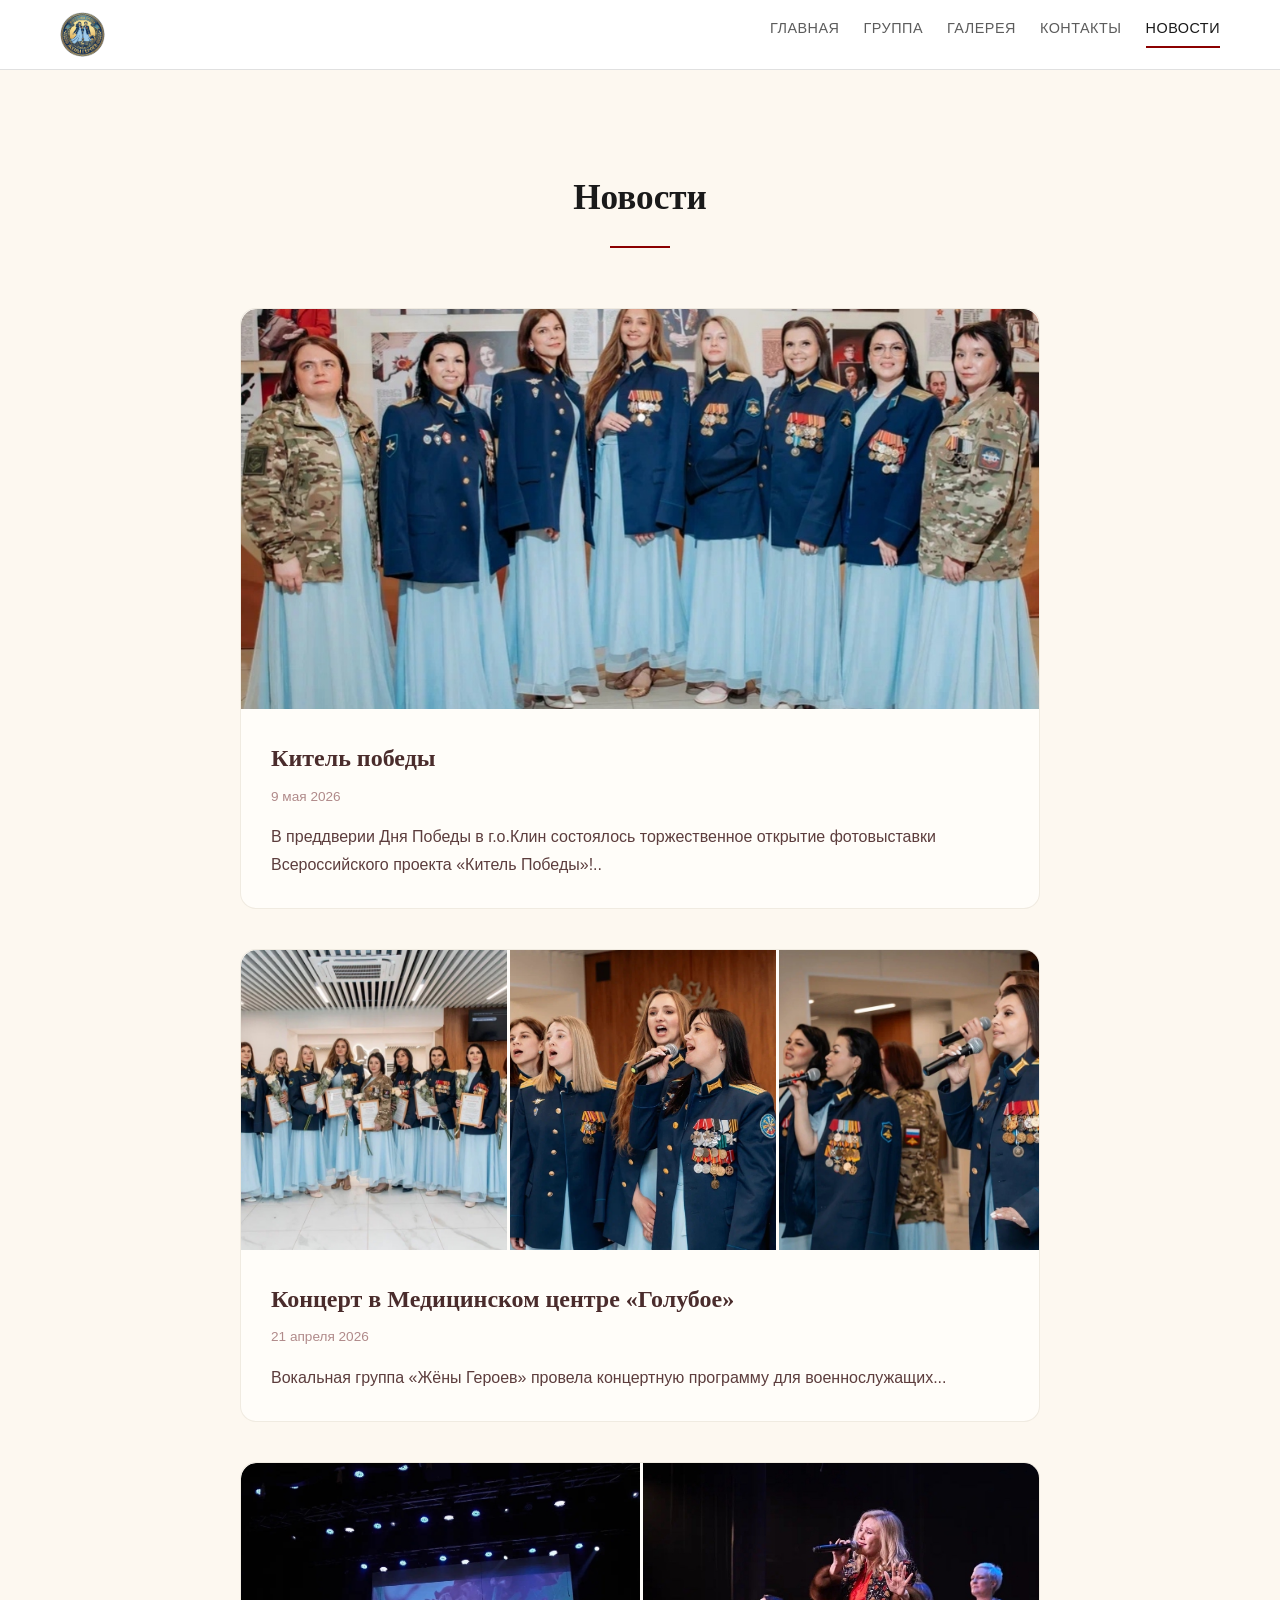
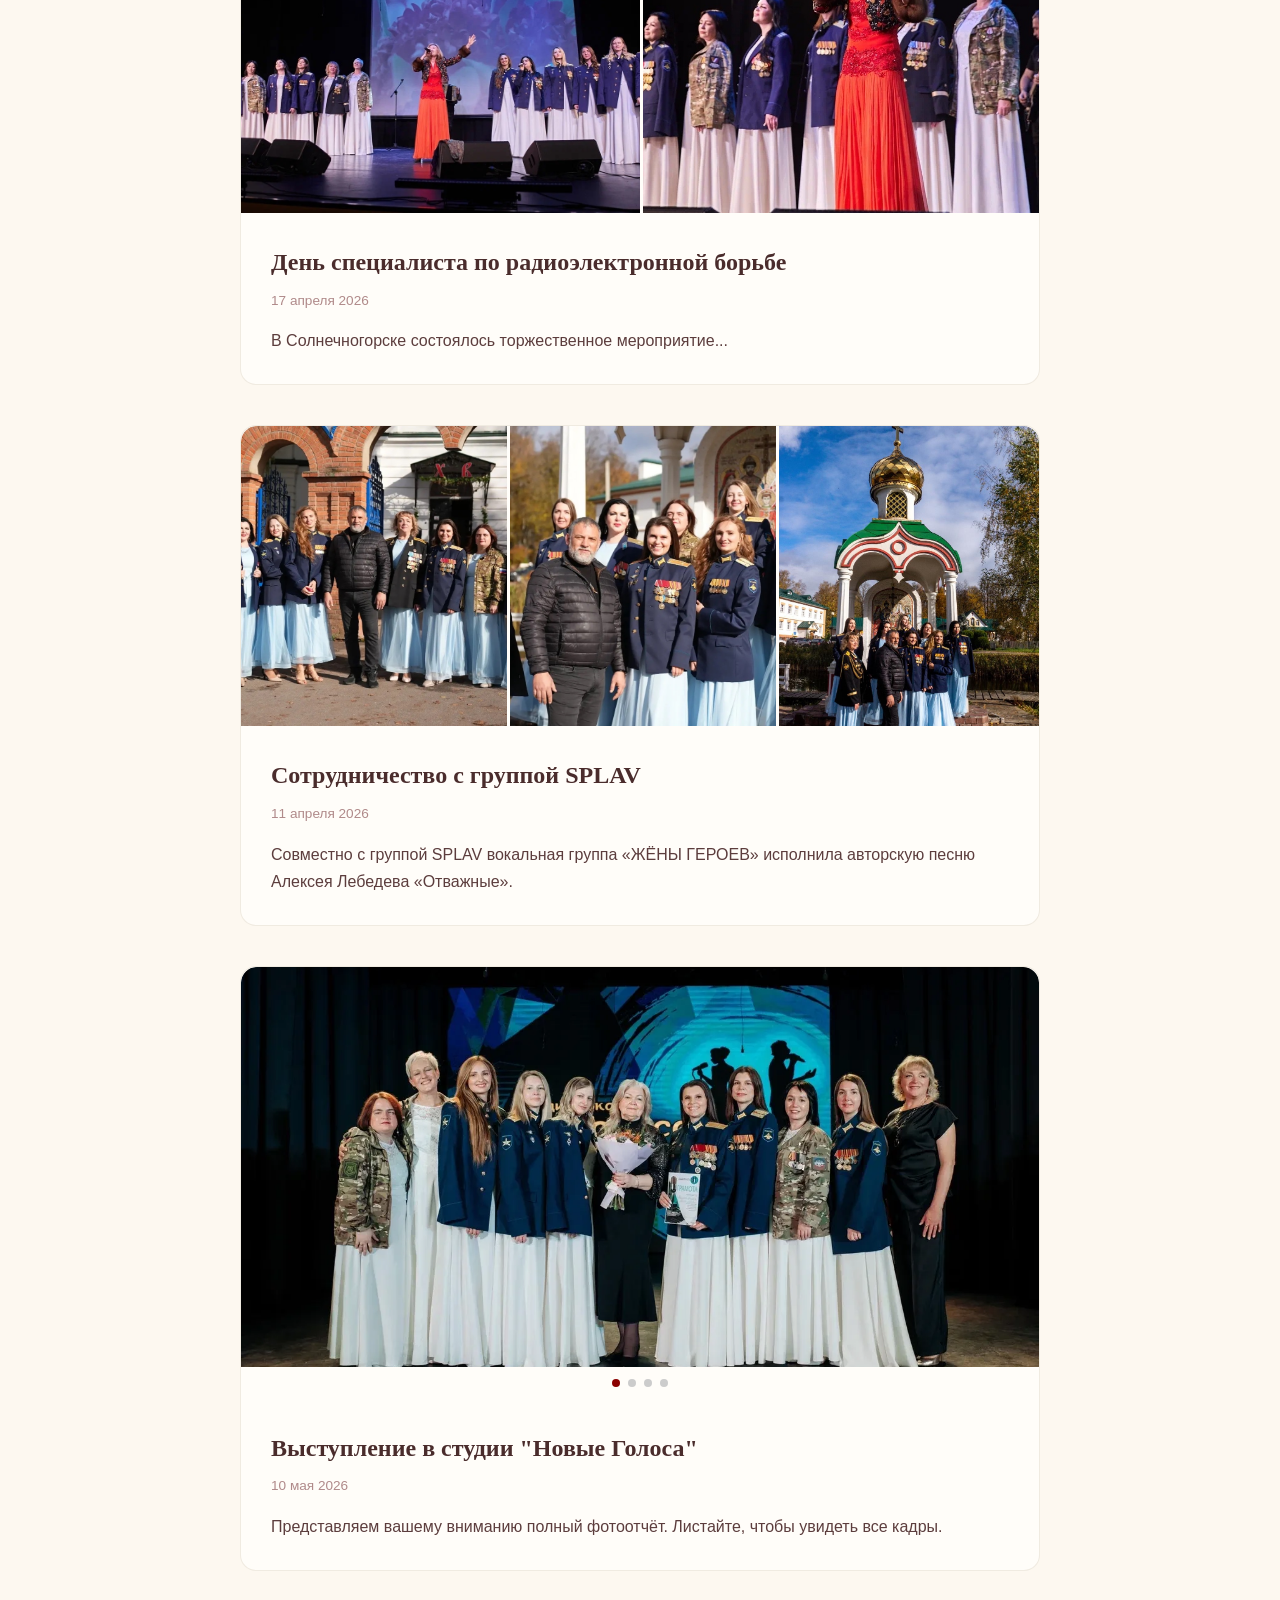
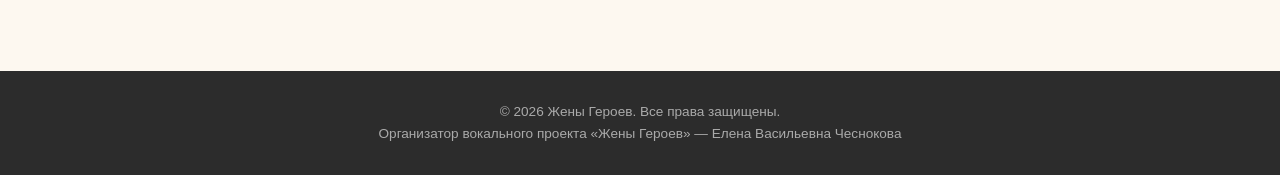
==== commit 5cbd0af1: "Add files via upload" ====
--- a/news.html
+++ b/news.html
@@ -5,7 +5,7 @@
     <meta charset="UTF-8">
     <meta name="viewport" content="width=device-width, initial-scale=1.0">
     <title>Новости — Жены Героев</title>
-    <link rel="stylesheet" href="main.css?v=final">
+    <link rel="stylesheet" href="main.css?v=2">
 </head>
 
 <body>
@@ -118,7 +118,7 @@
         </div>
     </footer>
 
-    <script src="script.js?v=final"></script>
+    <script src="app.js"></script>
 </body>
 
 </html>
--- a/main.css
+++ b/main.css
@@ -534,6 +534,11 @@
     opacity: 0;
     transform: translateY(30px);
     transition: opacity 0.7s ease, transform 0.7s ease;
+}
+
+.news-page {
+    opacity: 1 !important;
+    transform: none !important;
 }
 
 .section.visible {
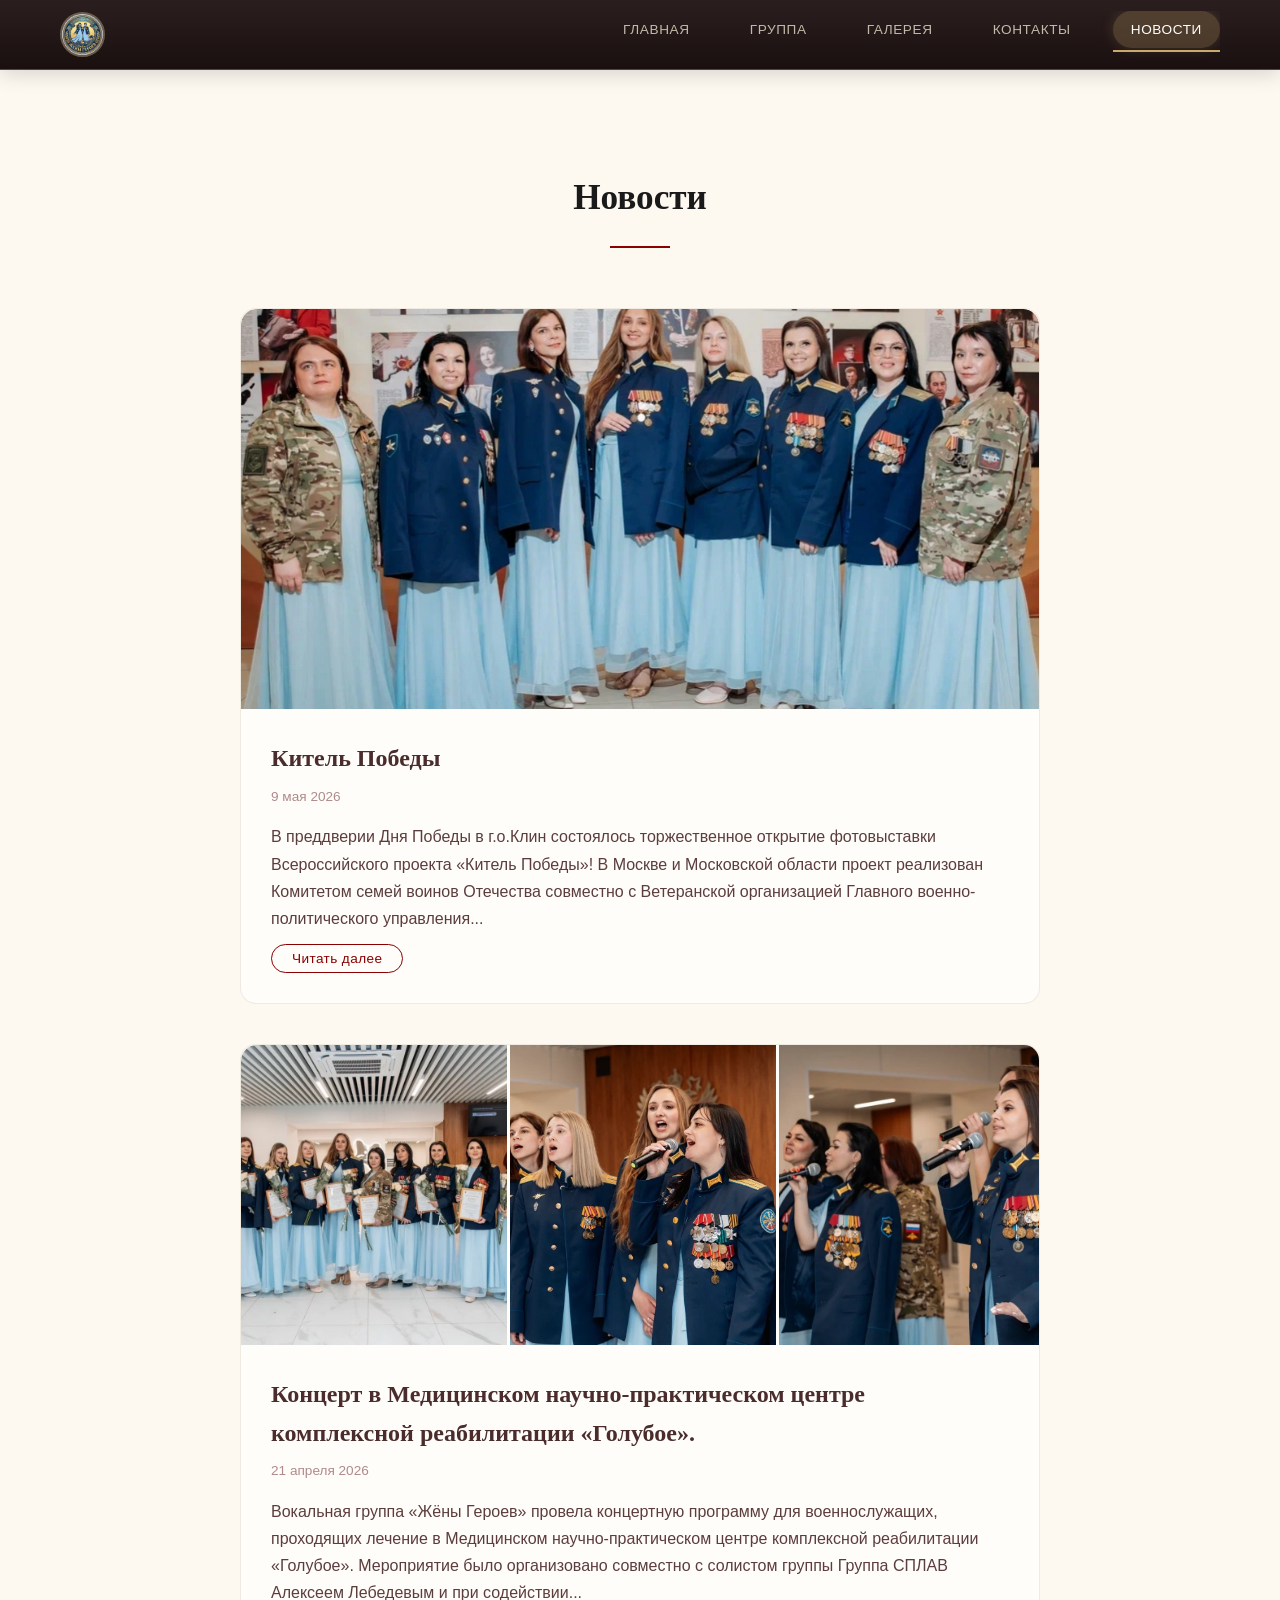
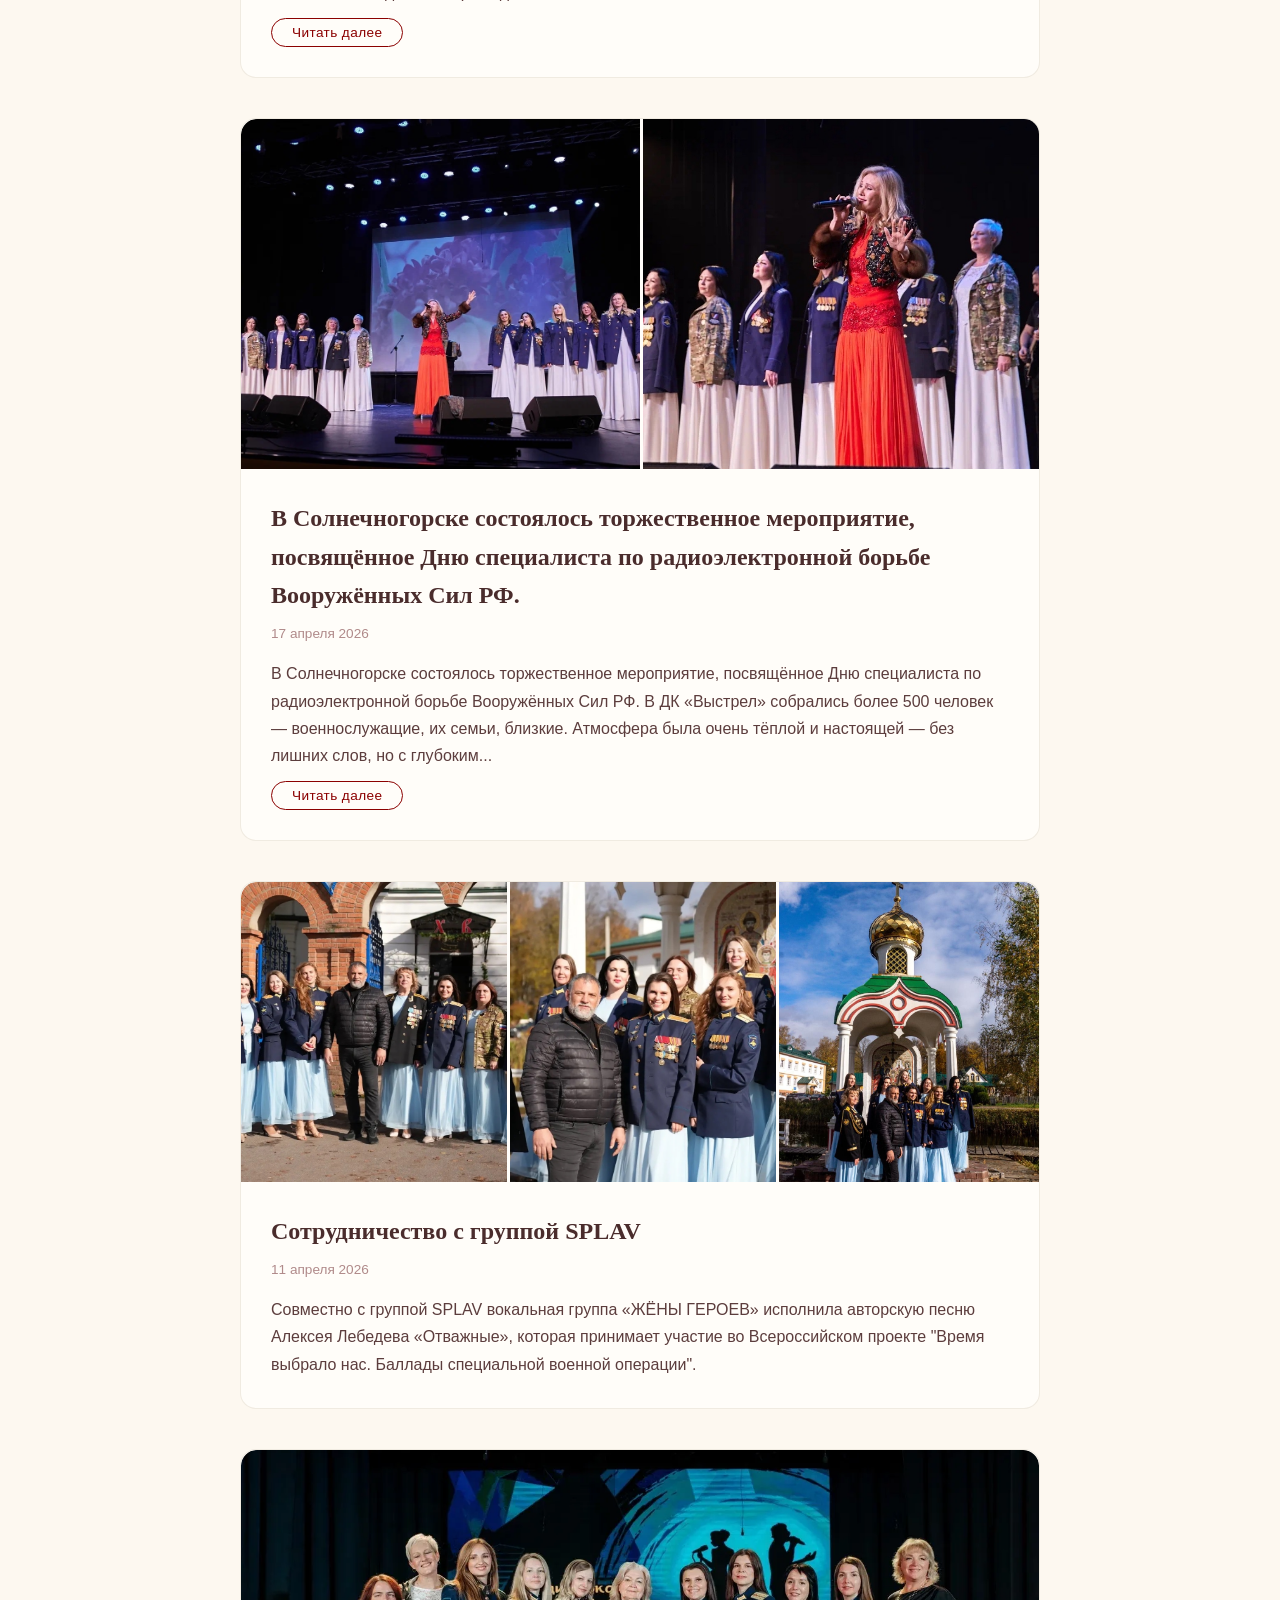
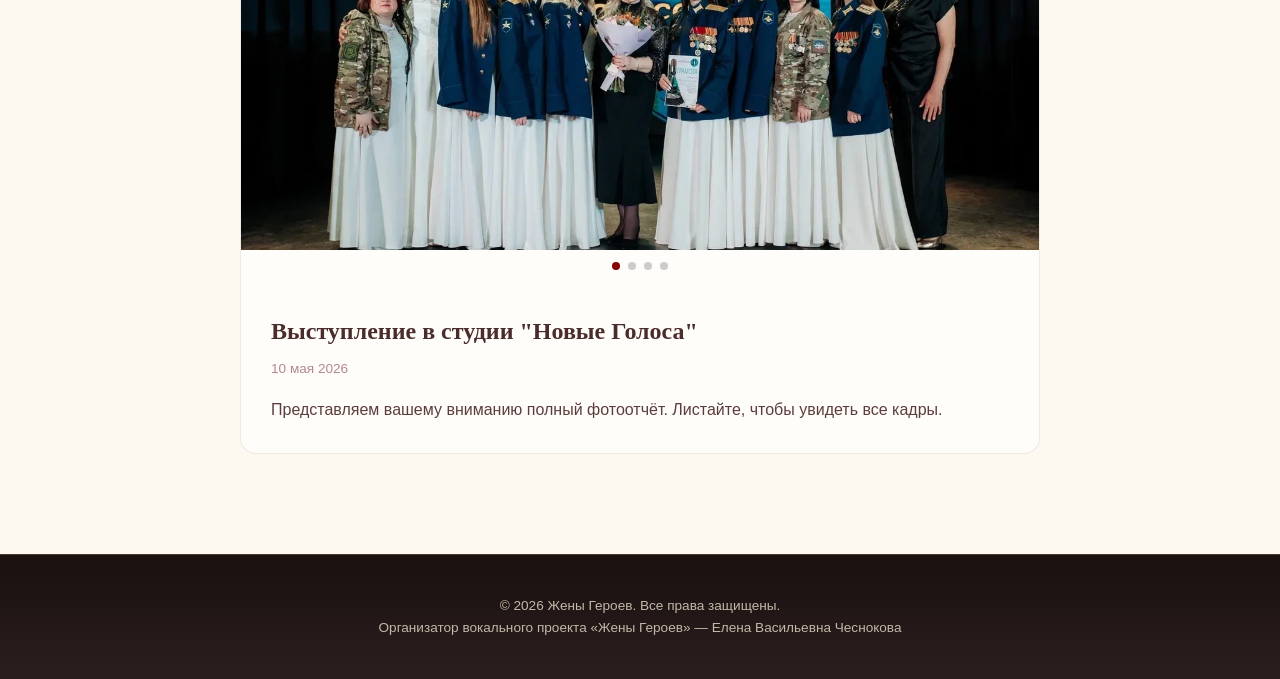
==== commit 68544abf: "Add files via upload" ====
--- a/news.html
+++ b/news.html
@@ -36,41 +36,139 @@
                 <!-- Новость 1 -->
                 <article class="news-card">
                     <div class="news-card__media-wrap news-card__media--1">
-                        <img src="img/gal1.jpg" alt="Первый концерт группы">
-                    </div>
-                    <div class="news-card__body">
-                        <h3 class="news-card__title">Китель победы</h3>
+                        <img src="img/gal1.jpg" alt="Китель Победы">
+                    </div>
+                    <div class="news-card__body">
+                        <h3 class="news-card__title">Китель Победы</h3>
                         <p class="news-card__date">9 мая 2026</p>
-                        <p class="news-card__text">В преддверии Дня Победы в г.о.Клин состоялось торжественное открытие
-                            фотовыставки Всероссийского проекта «Китель Победы»!..</p>
+                        <p class="news-card__text"> В преддверии Дня Победы в г.о.Клин состоялось торжественное открытие
+                            фотовыставки
+                            Всероссийского проекта «Китель Победы»!
+
+                            В Москве и Московской области проект реализован Комитетом семей воинов Отечества совместно с
+                            Ветеранской организацией Главного военно-политического управления «Соратники» при поддержке
+                            компании «Мегапир».
+
+                            Всероссийский проект «КИТЕЛЬ ПОБЕДЫ» направлен на сохранение памяти о ветеранах Великой
+                            Отечественной войны через уникальную фотосъемку наследников Победителей, несущих память о
+                            своем ветеране.
+
+                            Торжественное мероприятия открыл глава г.о. Клин Василий Иванович Власов, который поддержал
+                            патриотический проект. Ознакомившись с экспозицией, Василий Иванович выступил с
+                            приветственным словом в адрес наших ветеранов!
+
+                            Мероприятие посетил известный спортсмен, блогер, певец Александр Зарубин. Александр
+                            поздравил ветеранов с Днём Победы и произнес важные патриотические слова для нашего молодого
+                            поколения!
+
+                            Несомненно главным героем нашего проекта стал ветеран Великой Отечественной войны,
+                            общественный деятель, поэт, почетный гражданин г.о.Клин полковник Виктор Васильевич
+                            Матросов! Который в свои 98 лет ведет активную творческую жизнь и вдохновляет нас всех на
+                            светлое будущее!
+
+                            Почетным гостем мероприятия выступила знаменитая вертолетчица, полковник, которая вошла в
+                            историю нашей страны как женщина совершившая сверхдальний перелет Москва — Майами на
+                            вертолете Ми 24, вице-президент Союза женщин летных специальностей «Авиатриса», председатель
+                            регионального отделения Союза женщин России г.о. Щёлково Галина Петровна Скробова- Кошкина!
+
+                            Общероссийскую общественную организации "ОФИЦЕРЫ РОССИИ" представил капитан Калмыков Дмитрий
+                            Николаевич.
+
+                            Патриотическую атмосферу мероприятия создали творческие номера в исполнении Дмитрия
+                            Сергеева, Виталия Алешкова, Александра Чеснокова и вокальной группы «ЖЕНЫ ГЕРОЕВ».
+
+                            Организаторы мероприятия выражают искренние слова благодарности за поддержку Администрации
+                            г.о. Клин и всем участникам открытия фотовыставки!
+
+                            Фотографии Александра Кузнецова Александр Кузнецов
+
+                            Василий Власов
+                            Саша Зарубин
+                            SASHA STONE
+                            Комитет Семей Воинов Отечества
+                            Ирина Костюкова
+                            Общероссийская организация «ОФИЦЕРЫ РОССИИ»
+                            Союз женщин России
+                            Союз женщин России Московской области
+                            «Авиатриса» Союз женщин летных специальностей</p>
                     </div>
                 </article>
 
                 <!-- Новость 2 -->
                 <article class="news-card">
                     <div class="news-card__media-wrap news-card__media--3">
-                        <img src="img/gal2.jpg" alt="Репетиция 1">
-                        <img src="img/gal2-1.jpg" alt="Репетиция 2">
-                        <img src="img/gal2-2.jpg" alt="Репетиция 3">
-                    </div>
-                    <div class="news-card__body">
-                        <h3 class="news-card__title">Концерт в Медицинском центре «Голубое»</h3>
+                        <img src="img/gal2.jpg" alt="">
+                        <img src="img/gal2-1.jpg" alt="Концерт в Медицинском центре «Голубое»">
+                        <img src="img/gal2-2.jpg" alt="Концерт в Медицинском центре «Голубое»">
+                    </div>
+                    <div class="news-card__body">
+                        <h3 class="news-card__title">Концерт в Медицинском научно-практическом центре комплексной
+                            реабилитации «Голубое».</h3>
                         <p class="news-card__date">21 апреля 2026</p>
-                        <p class="news-card__text">Вокальная группа «Жёны Героев» провела концертную программу для
-                            военнослужащих...</p>
+                        <p class="news-card__text"> Вокальная группа «Жёны Героев» провела концертную программу для
+                            военнослужащих, проходящих
+                            лечение в Медицинском научно-практическом центре комплексной реабилитации «Голубое».
+
+                            Мероприятие было организовано совместно с солистом группы Группа СПЛАВ Алексеем Лебедевым и
+                            при содействии Общероссийской организации «ОФИЦЕРЫ РОССИИ»
+
+                            Это была особенная встреча.
+                            Без сцены в привычном понимании, без дистанции — очень близко, очень по-настоящему. Мы
+                            погрузились в атмосферу искренности, наполненную смыслом.
+
+                            В зале — внимание, тишина, отклик.
+                            Та самая тишина, в которой слышно главное.
+
+                            Мы смотрели в глаза ребят и старались подарить им хоть немного радости и тепла! А они,
+                            мужественные и отважные, превозмогая боль, улыбались нам в ответ. Улыбки наших воинов - это
+                            самая большая награда для нас! Значит всё не зря!
+
+                            Спасибо за приём, за доверие и за эти эмоции.
+                            Такие встречи остаются внутри надолго.
+
+                            Фотограф Ирина Костюкова Ирина Костюкова
+
+                            Общероссийская организация «ОФИЦЕРЫ РОССИИ»
+                            Группа СПЛАВ
+                            Алексей Лебедев</p>
                     </div>
                 </article>
 
                 <!-- Новость 3 -->
                 <article class="news-card">
                     <div class="news-card__media-wrap news-card__media--2">
-                        <img src="img/gal3.jpg" alt="День города 1">
-                        <img src="img/gal3-1.jpg" alt="День города 2">
-                    </div>
-                    <div class="news-card__body">
-                        <h3 class="news-card__title">День специалиста по радиоэлектронной борьбе</h3>
+                        <img src="img/gal3.jpg" alt="День специалиста по радиоэлектронной борьбе">
+                        <img src="img/gal3-1.jpg" alt="День специалиста по радиоэлектронной борьбе">
+                    </div>
+                    <div class="news-card__body">
+                        <h3 class="news-card__title">В Солнечногорске состоялось торжественное мероприятие, посвящённое
+                            Дню специалиста по радиоэлектронной борьбе Вооружённых Сил РФ.</h3>
                         <p class="news-card__date">17 апреля 2026</p>
-                        <p class="news-card__text">В Солнечногорске состоялось торжественное мероприятие...</p>
+                        <p class="news-card__text"> В Солнечногорске состоялось торжественное мероприятие, посвящённое
+                            Дню специалиста по
+                            радиоэлектронной борьбе Вооружённых Сил РФ.
+
+                            В ДК «Выстрел» собрались более 500 человек — военнослужащие, их семьи, близкие. Атмосфера
+                            была очень тёплой и настоящей — без лишних слов, но с глубоким смыслом.
+
+                            Особенным моментом стало выступление вокальной группы «Жёны Героев» вместе с Викторией
+                            Цыгановой. Мы исполнили песню «Снегири» — о тех, кто ждёт, любит, верит и молится.
+
+                            Для нас это было не просто выступление.
+                            Это про сопричастность. Про поддержку. Про то, что за каждой историей есть люди и чувства.
+
+                            Было очень ценно выйти на одну сцену с Викой Цыгановой — сильной, искренней, глубокой.
+                            Артистом, который по-настоящему проживает то, о чём поёт.
+
+                            Такие моменты напоминают, ради чего всё это. И дают силы идти дальше.
+
+                            Благодарим за приглашение и поддержку Ассоциацию ветеранов СВО г.о.Солнечногорск и
+                            очаровательную Викторию Цыганову!
+
+                            Ассоциация Ветеранов СВО | Солнечногорск
+                            Вика Цыганова
+                            Ассоциация ветеранов СВО | Подмосковье
+                            Дом культуры «Выстрел» Солнечногорск</p>
                     </div>
                 </article>
 
@@ -85,7 +183,8 @@
                         <h3 class="news-card__title">Сотрудничество с группой SPLAV</h3>
                         <p class="news-card__date">11 апреля 2026</p>
                         <p class="news-card__text">Совместно с группой SPLAV вокальная группа «ЖЁНЫ ГЕРОЕВ» исполнила
-                            авторскую песню Алексея Лебедева «Отважные».</p>
+                            авторскую песню Алексея Лебедева «Отважные», которая принимает участие во Всероссийском
+                            проекте "Время выбрало нас. Баллады специальной военной операции".</p>
                     </div>
                 </article>
 
--- a/main.css
+++ b/main.css
@@ -52,8 +52,9 @@
     top: 0;
     left: 0;
     width: 100%;
-    background: var(--color-white);
-    border-bottom: 1px solid #e0e0e0;
+    background: linear-gradient(180deg, #2b1e1e 0%, #1a1010 100%);
+    border-bottom: 1px solid rgba(180, 160, 130, 0.3);
+    box-shadow: 0 4px 20px rgba(0, 0, 0, 0.15);
     z-index: 1000;
     height: 70px;
 }
@@ -72,6 +73,7 @@
     flex-shrink: 0;
     border-radius: 50%;
     object-fit: cover;
+    border: 2px solid rgba(180, 160, 130, 0.5);
 }
 
 .nav {
@@ -94,18 +96,32 @@
 }
 
 .nav__link {
-    font-size: 0.9rem;
+    font-size: 0.85rem;
     text-transform: uppercase;
-    letter-spacing: 0.5px;
-    color: var(--color-gray);
-    padding-bottom: 4px;
+    letter-spacing: 0.6px;
+    color: #c4b8a8;
+    padding: 8px 18px;
     position: relative;
     display: inline-block;
-}
-
-.nav__link:hover,
+    border-radius: 25px;
+    transition: all 0.35s ease;
+    background: transparent;
+}
+
+.nav__link:hover {
+    color: #fff;
+    background: rgba(201, 169, 110, 0.2);
+    box-shadow: 0 0 12px rgba(201, 169, 110, 0.15);
+}
+
 .nav__link.active {
-    color: var(--color-black);
+    color: #fff;
+    background: rgba(201, 169, 110, 0.25);
+    box-shadow: 0 0 14px rgba(201, 169, 110, 0.2);
+}
+
+.nav__link.active::after {
+    content: none;
 }
 
 .nav__link.active::after {
@@ -115,7 +131,7 @@
     left: 0;
     width: 100%;
     height: 2px;
-    background: var(--color-accent);
+    background: #c9a96e;
 }
 
 /* Бургер */
@@ -138,7 +154,7 @@
     display: block;
     width: 24px;
     height: 2px;
-    background: #2b1e1e;
+    background: #c4b8a8;
     border-radius: 2px;
     transition: all 0.3s ease;
     transform-origin: center;
@@ -454,11 +470,12 @@
 
 /* ===== Футер ===== */
 .footer {
-    background: var(--color-dark);
-    color: #aaa;
+    background: linear-gradient(180deg, #1a1010 0%, #2b1e1e 100%);
+    color: #c4b8a8;
     text-align: center;
-    padding: 30px 0;
+    padding: 40px 0;
     font-size: 0.85rem;
+    border-top: 1px solid rgba(180, 160, 130, 0.2);
 }
 
 /* ===== Прелоадер ===== */
@@ -690,4 +707,37 @@
     .nav__link {
         font-size: 1.4rem;
     }
+}
+
+/* Кнопка "Читать далее" */
+.news-card__read-more {
+    display: inline-block;
+    margin-top: 12px;
+    background: transparent;
+    border: 1.5px solid var(--color-accent);
+    color: var(--color-accent);
+    font-size: 0.85rem;
+    cursor: pointer;
+    font-family: var(--font-body);
+    padding: 6px 20px;
+    border-radius: 20px;
+    transition: all 0.3s ease;
+    letter-spacing: 0.4px;
+}
+
+.news-card__read-more:hover {
+    background: var(--color-accent);
+    color: #fff;
+}
+
+/* Текст, который скрывается */
+.news-card__text-truncated {
+    display: -webkit-box;
+    -webkit-line-clamp: 3;
+    -webkit-box-orient: vertical;
+    overflow: hidden;
+}
+
+.news-card__text-expanded {
+    display: block;
 }
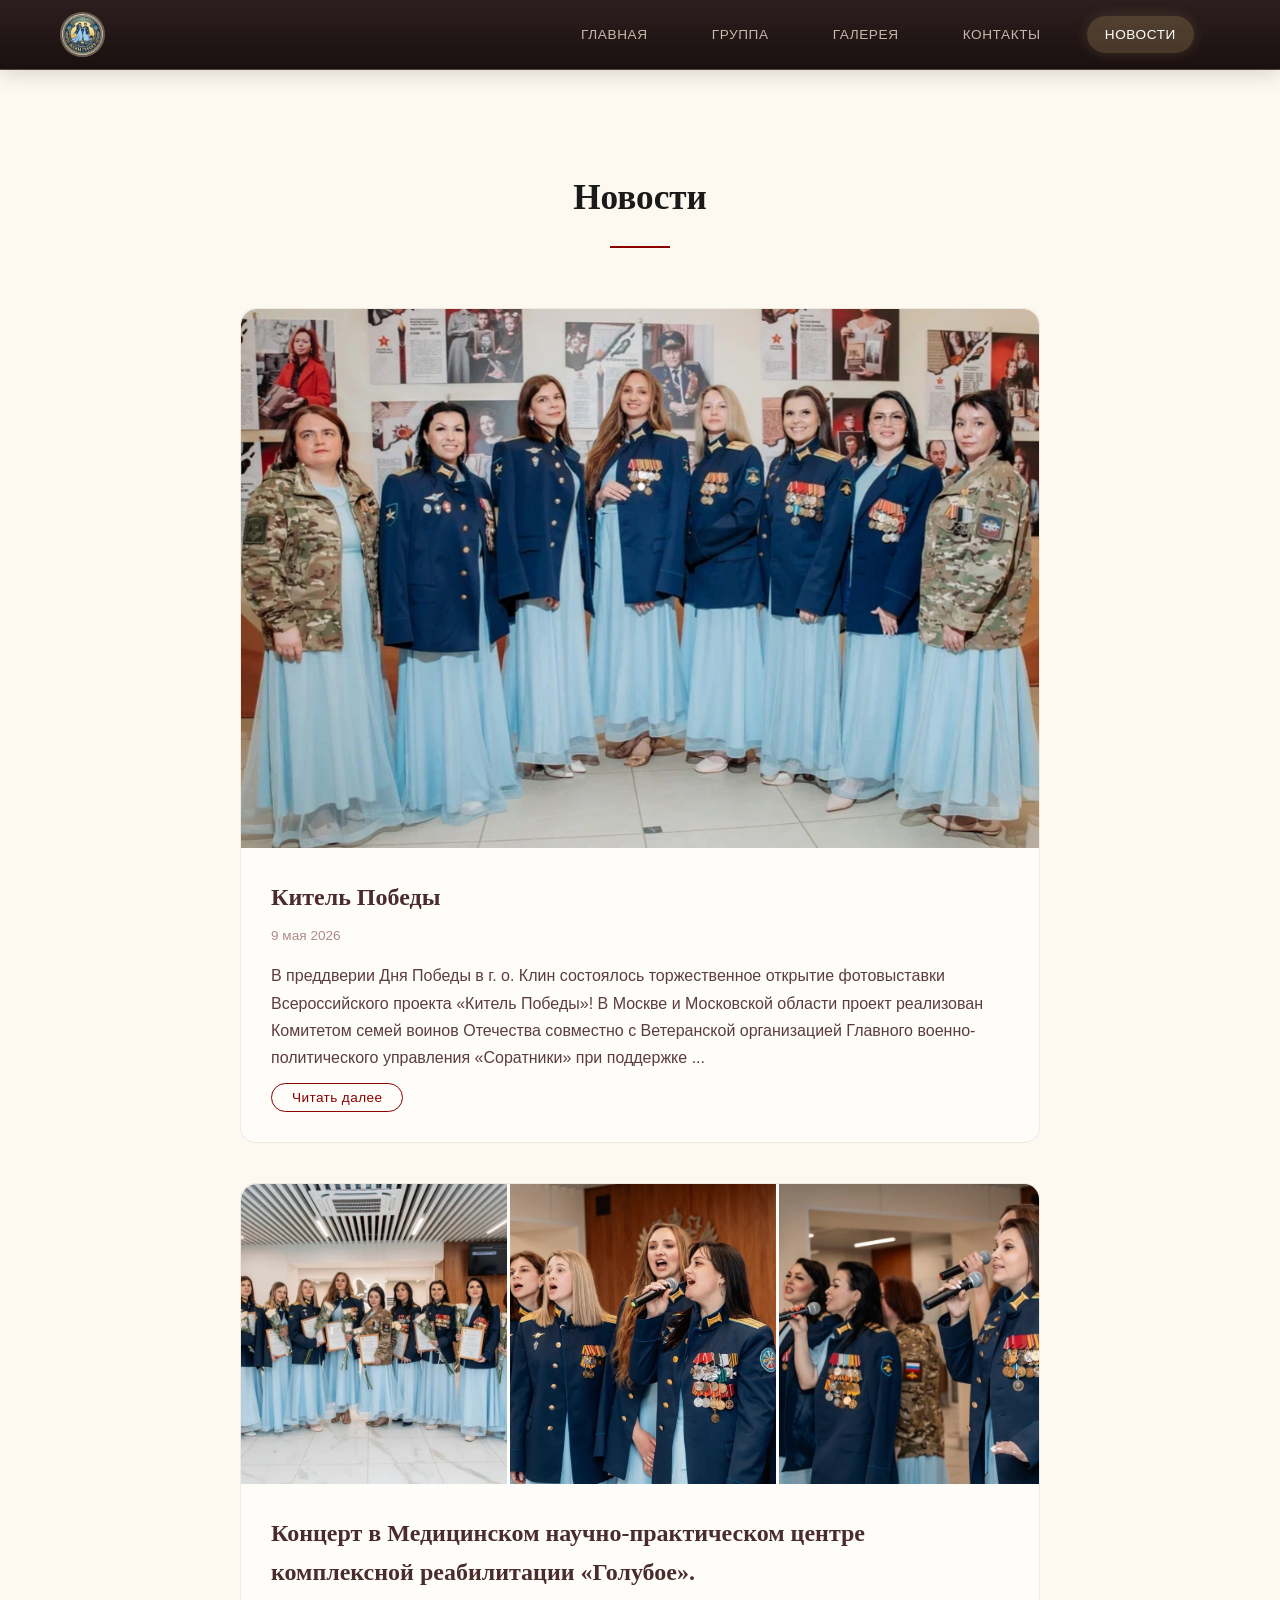
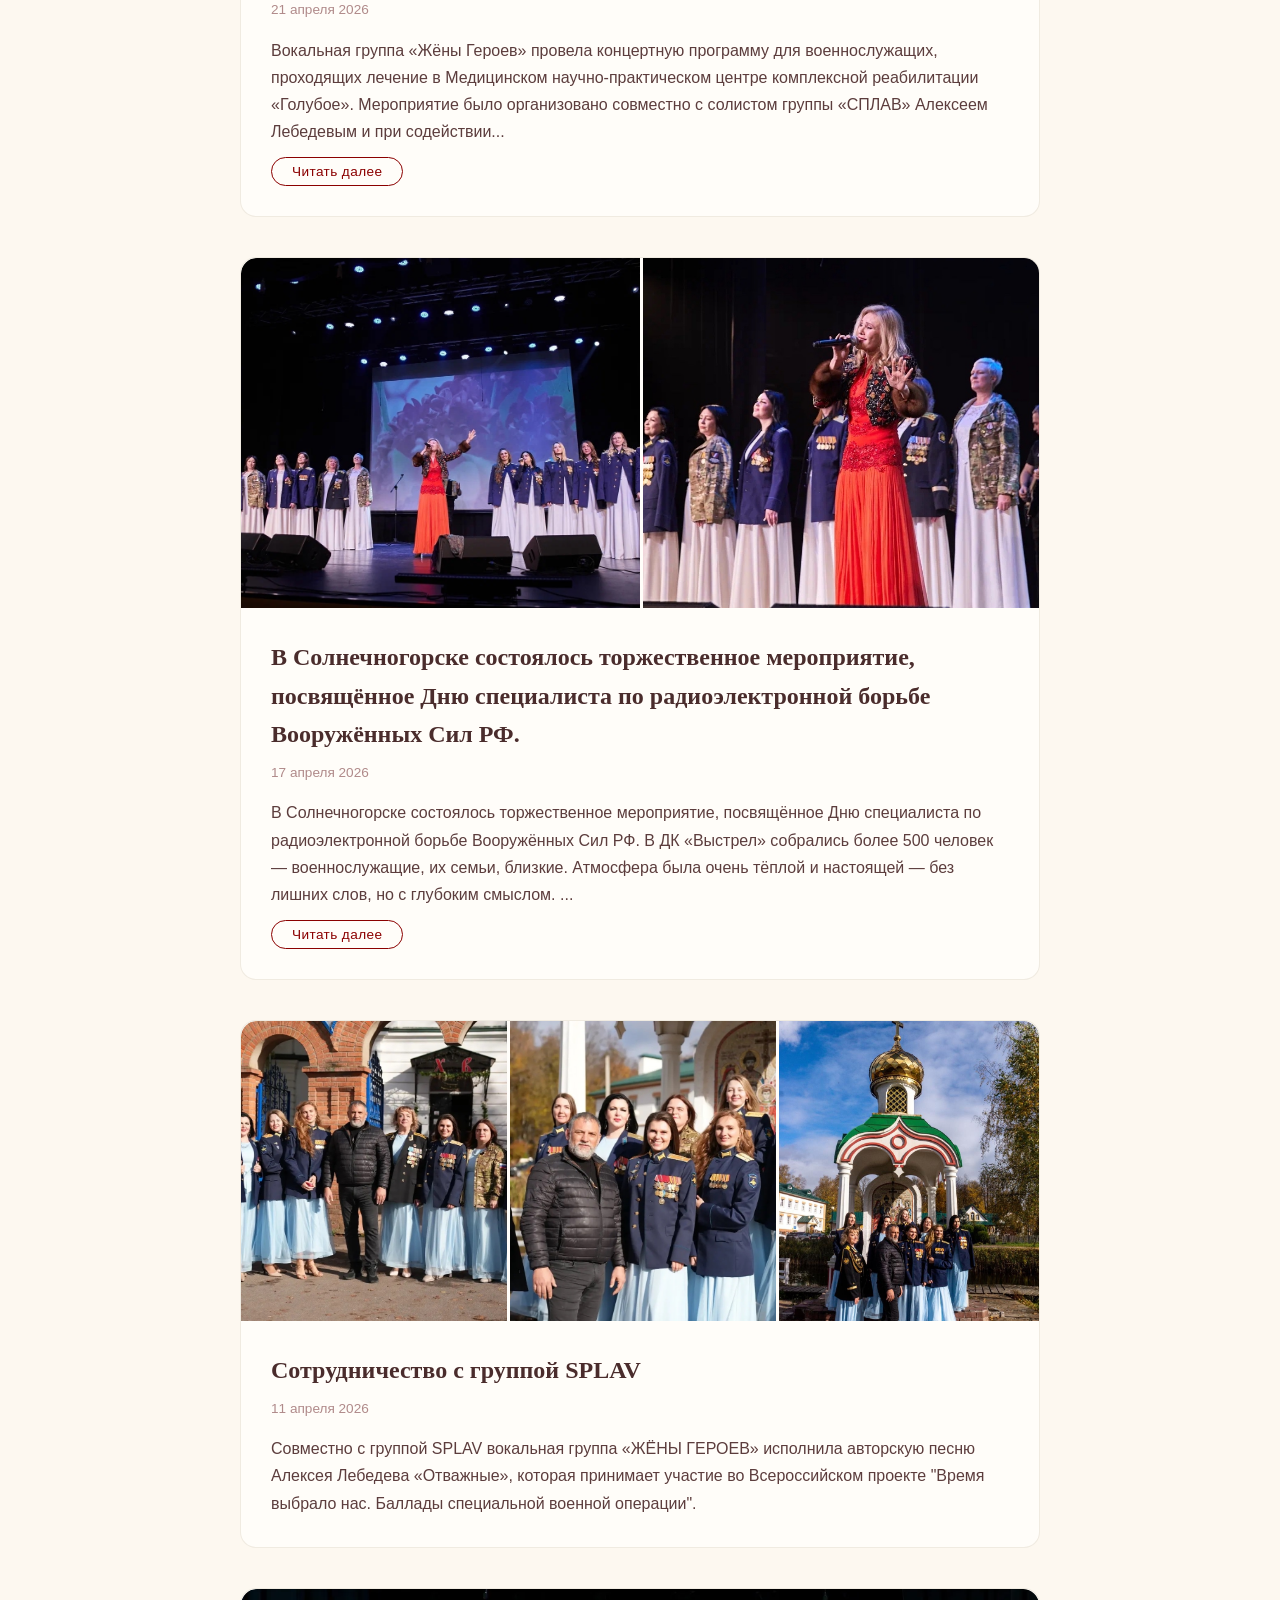
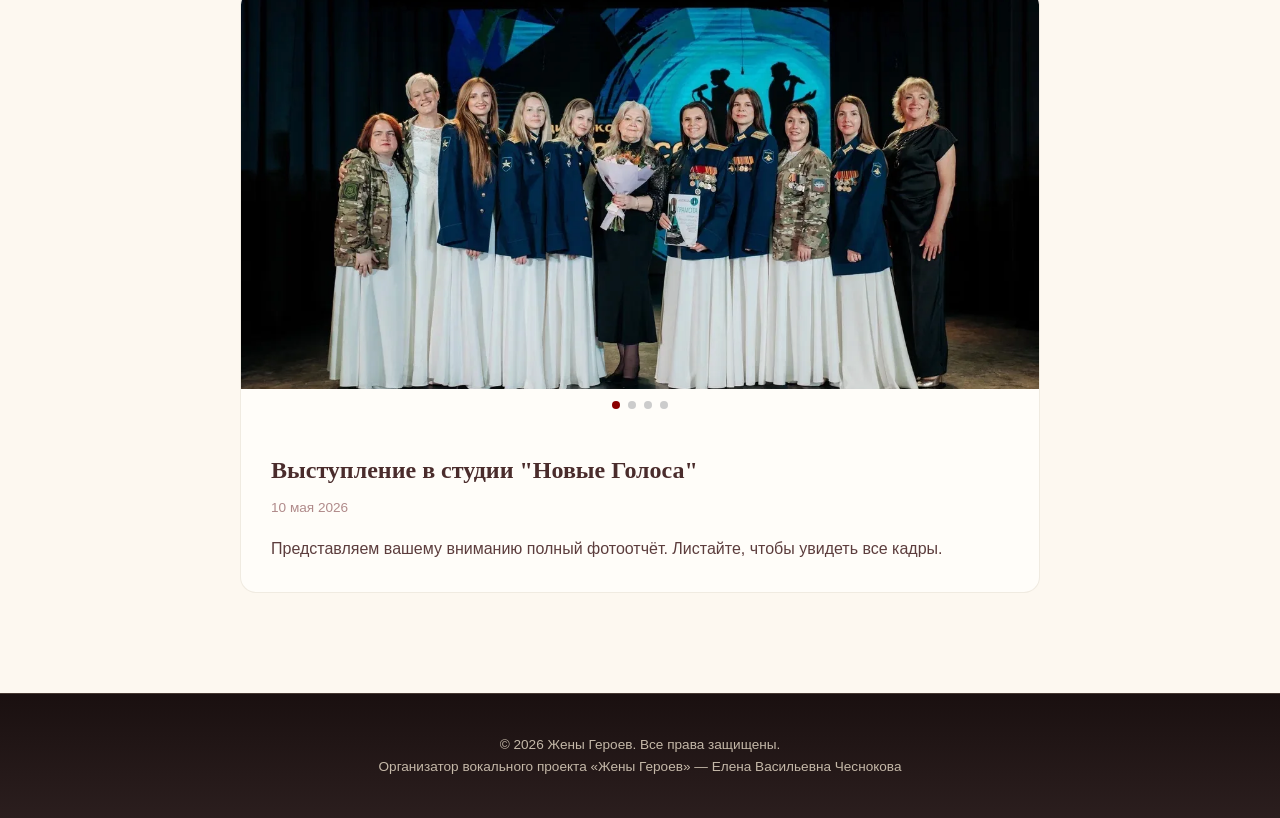
==== commit eb1eec7e: "Add files via upload" ====
--- a/news.html
+++ b/news.html
@@ -41,56 +41,55 @@
                     <div class="news-card__body">
                         <h3 class="news-card__title">Китель Победы</h3>
                         <p class="news-card__date">9 мая 2026</p>
-                        <p class="news-card__text"> В преддверии Дня Победы в г.о.Клин состоялось торжественное открытие
-                            фотовыставки
-                            Всероссийского проекта «Китель Победы»!
+                        <p class="news-card__text"> В преддверии Дня Победы в г. о. Клин состоялось торжественное
+                            открытие фотовыставки Всероссийского проекта «Китель Победы»!
 
                             В Москве и Московской области проект реализован Комитетом семей воинов Отечества совместно с
                             Ветеранской организацией Главного военно-политического управления «Соратники» при поддержке
                             компании «Мегапир».
 
-                            Всероссийский проект «КИТЕЛЬ ПОБЕДЫ» направлен на сохранение памяти о ветеранах Великой
-                            Отечественной войны через уникальную фотосъемку наследников Победителей, несущих память о
-                            своем ветеране.
-
-                            Торжественное мероприятия открыл глава г.о. Клин Василий Иванович Власов, который поддержал
+                            Всероссийский проект «Китель Победы» направлен на сохранение памяти о ветеранах Великой
+                            Отечественной войны через уникальную фотосъёмку наследников Победителей, несущих память о
+                            своём ветеране.
+
+                            Торжественное мероприятие открыл глава г. о. Клин Василий Иванович Власов, который поддержал
                             патриотический проект. Ознакомившись с экспозицией, Василий Иванович выступил с
                             приветственным словом в адрес наших ветеранов!
 
                             Мероприятие посетил известный спортсмен, блогер, певец Александр Зарубин. Александр
-                            поздравил ветеранов с Днём Победы и произнес важные патриотические слова для нашего молодого
+                            поздравил ветеранов с Днём Победы и произнёс важные патриотические слова для нашего молодого
                             поколения!
 
-                            Несомненно главным героем нашего проекта стал ветеран Великой Отечественной войны,
-                            общественный деятель, поэт, почетный гражданин г.о.Клин полковник Виктор Васильевич
-                            Матросов! Который в свои 98 лет ведет активную творческую жизнь и вдохновляет нас всех на
+                            Несомненно, главным героем нашего проекта стал ветеран Великой Отечественной войны,
+                            общественный деятель, поэт, почётный гражданин г. о. Клин полковник Виктор Васильевич
+                            Матросов, который в свои 98 лет ведёт активную творческую жизнь и вдохновляет нас всех на
                             светлое будущее!
 
-                            Почетным гостем мероприятия выступила знаменитая вертолетчица, полковник, которая вошла в
-                            историю нашей страны как женщина совершившая сверхдальний перелет Москва — Майами на
-                            вертолете Ми 24, вице-президент Союза женщин летных специальностей «Авиатриса», председатель
-                            регионального отделения Союза женщин России г.о. Щёлково Галина Петровна Скробова- Кошкина!
-
-                            Общероссийскую общественную организации "ОФИЦЕРЫ РОССИИ" представил капитан Калмыков Дмитрий
+                            Почётным гостем мероприятия выступила знаменитая вертолётчица, полковник, которая вошла в
+                            историю нашей страны как женщина, совершившая сверхдальний перелёт Москва — Майами на
+                            вертолёте Ми-24, вице-президент Союза женщин лётных специальностей «Авиатриса», председатель
+                            регионального отделения Союза женщин России г. о. Щёлково Галина Петровна Скробова-Кошкина!
+
+                            Общероссийскую общественную организацию «ОФИЦЕРЫ РОССИИ» представил капитан Калмыков Дмитрий
                             Николаевич.
 
                             Патриотическую атмосферу мероприятия создали творческие номера в исполнении Дмитрия
-                            Сергеева, Виталия Алешкова, Александра Чеснокова и вокальной группы «ЖЕНЫ ГЕРОЕВ».
+                            Сергеева, Виталия Алешкова, Александра Чеснокова и вокальной группы «ЖЁНЫ ГЕРОЕВ».
 
                             Организаторы мероприятия выражают искренние слова благодарности за поддержку Администрации
-                            г.о. Клин и всем участникам открытия фотовыставки!
-
-                            Фотографии Александра Кузнецова Александр Кузнецов
+                            г. о. Клин и всем участникам открытия фотовыставки!
+
+                            Фотографии Александра Кузнецова
 
                             Василий Власов
                             Саша Зарубин
                             SASHA STONE
-                            Комитет Семей Воинов Отечества
+                            Комитет семей воинов Отечества
                             Ирина Костюкова
                             Общероссийская организация «ОФИЦЕРЫ РОССИИ»
                             Союз женщин России
                             Союз женщин России Московской области
-                            «Авиатриса» Союз женщин летных специальностей</p>
+                            «Авиатриса» — Союз женщин лётных специальностей</p>
                     </div>
                 </article>
 
@@ -106,11 +105,11 @@
                             реабилитации «Голубое».</h3>
                         <p class="news-card__date">21 апреля 2026</p>
                         <p class="news-card__text"> Вокальная группа «Жёны Героев» провела концертную программу для
-                            военнослужащих, проходящих
-                            лечение в Медицинском научно-практическом центре комплексной реабилитации «Голубое».
-
-                            Мероприятие было организовано совместно с солистом группы Группа СПЛАВ Алексеем Лебедевым и
-                            при содействии Общероссийской организации «ОФИЦЕРЫ РОССИИ»
+                            военнослужащих, проходящих лечение в Медицинском научно-практическом центре комплексной
+                            реабилитации «Голубое».
+
+                            Мероприятие было организовано совместно с солистом группы «СПЛАВ» Алексеем Лебедевым и при
+                            содействии Общероссийской организации «ОФИЦЕРЫ РОССИИ».
 
                             Это была особенная встреча.
                             Без сцены в привычном понимании, без дистанции — очень близко, очень по-настоящему. Мы
@@ -120,17 +119,19 @@
                             Та самая тишина, в которой слышно главное.
 
                             Мы смотрели в глаза ребят и старались подарить им хоть немного радости и тепла! А они,
-                            мужественные и отважные, превозмогая боль, улыбались нам в ответ. Улыбки наших воинов - это
-                            самая большая награда для нас! Значит всё не зря!
+                            мужественные и отважные, превозмогая боль, улыбались нам в ответ. Улыбки наших воинов — это
+                            самая большая награда для нас! Значит, всё не зря!
 
                             Спасибо за приём, за доверие и за эти эмоции.
                             Такие встречи остаются внутри надолго.
 
-                            Фотограф Ирина Костюкова Ирина Костюкова
+                            Фотограф Ирина Костюкова
 
                             Общероссийская организация «ОФИЦЕРЫ РОССИИ»
-                            Группа СПЛАВ
-                            Алексей Лебедев</p>
+                            Группа «СПЛАВ»
+                            Алексей Лебедев
+
+                        </p>
                     </div>
                 </article>
 
@@ -145,8 +146,7 @@
                             Дню специалиста по радиоэлектронной борьбе Вооружённых Сил РФ.</h3>
                         <p class="news-card__date">17 апреля 2026</p>
                         <p class="news-card__text"> В Солнечногорске состоялось торжественное мероприятие, посвящённое
-                            Дню специалиста по
-                            радиоэлектронной борьбе Вооружённых Сил РФ.
+                            Дню специалиста по радиоэлектронной борьбе Вооружённых Сил РФ.
 
                             В ДК «Выстрел» собрались более 500 человек — военнослужащие, их семьи, близкие. Атмосфера
                             была очень тёплой и настоящей — без лишних слов, но с глубоким смыслом.
@@ -162,10 +162,10 @@
 
                             Такие моменты напоминают, ради чего всё это. И дают силы идти дальше.
 
-                            Благодарим за приглашение и поддержку Ассоциацию ветеранов СВО г.о.Солнечногорск и
+                            Благодарим за приглашение и поддержку Ассоциацию ветеранов СВО г. о. Солнечногорск и
                             очаровательную Викторию Цыганову!
 
-                            Ассоциация Ветеранов СВО | Солнечногорск
+                            Ассоциация ветеранов СВО | Солнечногорск
                             Вика Цыганова
                             Ассоциация ветеранов СВО | Подмосковье
                             Дом культуры «Выстрел» Солнечногорск</p>
--- a/main.css
+++ b/main.css
@@ -78,10 +78,14 @@
 
 .nav {
     overflow-x: auto;
+    overflow-y: visible;
     -webkit-overflow-scrolling: touch;
     scrollbar-width: none;
     margin-left: 16px;
-    padding-bottom: 10px;
+    margin-right: 16px;
+    padding: 10px 8px;
+    display: flex;
+    align-items: center;
 }
 
 .nav::-webkit-scrollbar {
@@ -106,6 +110,8 @@
     border-radius: 25px;
     transition: all 0.35s ease;
     background: transparent;
+    margin: 4px 2px;
+    flex-shrink: 0;
 }
 
 .nav__link:hover {
@@ -122,16 +128,6 @@
 
 .nav__link.active::after {
     content: none;
-}
-
-.nav__link.active::after {
-    content: '';
-    position: absolute;
-    bottom: -4px;
-    left: 0;
-    width: 100%;
-    height: 2px;
-    background: #c9a96e;
 }
 
 /* Бургер */
@@ -361,7 +357,9 @@
 
 .news-card__media--1 img {
     width: 100%;
-    height: 400px;
+    height: auto;
+    object-fit: cover;
+    object-position: top center;
     border-radius: 16px 16px 0 0;
 }
 
@@ -650,7 +648,7 @@
     }
 
     .news-card__media--1 img {
-        height: 200px;
+        max-height: 300px;
     }
 
     .news-card__media--2 img {
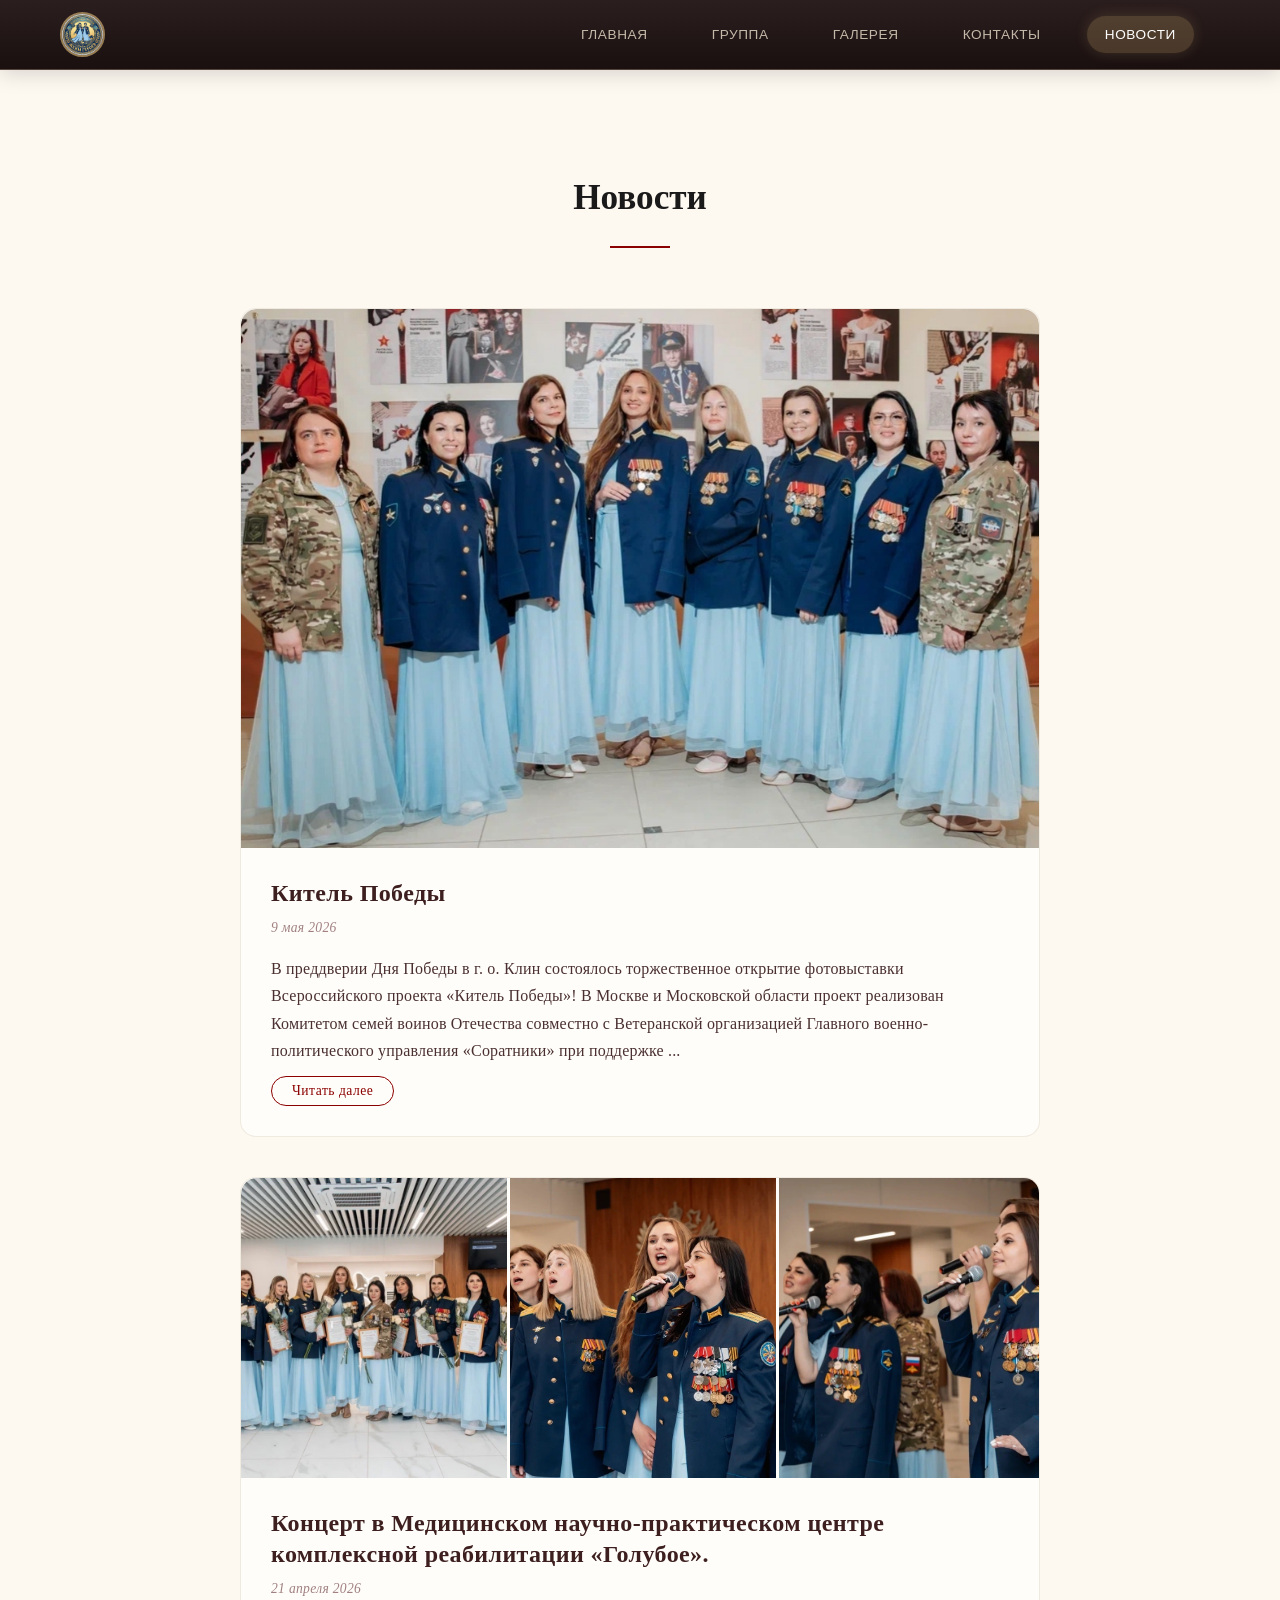
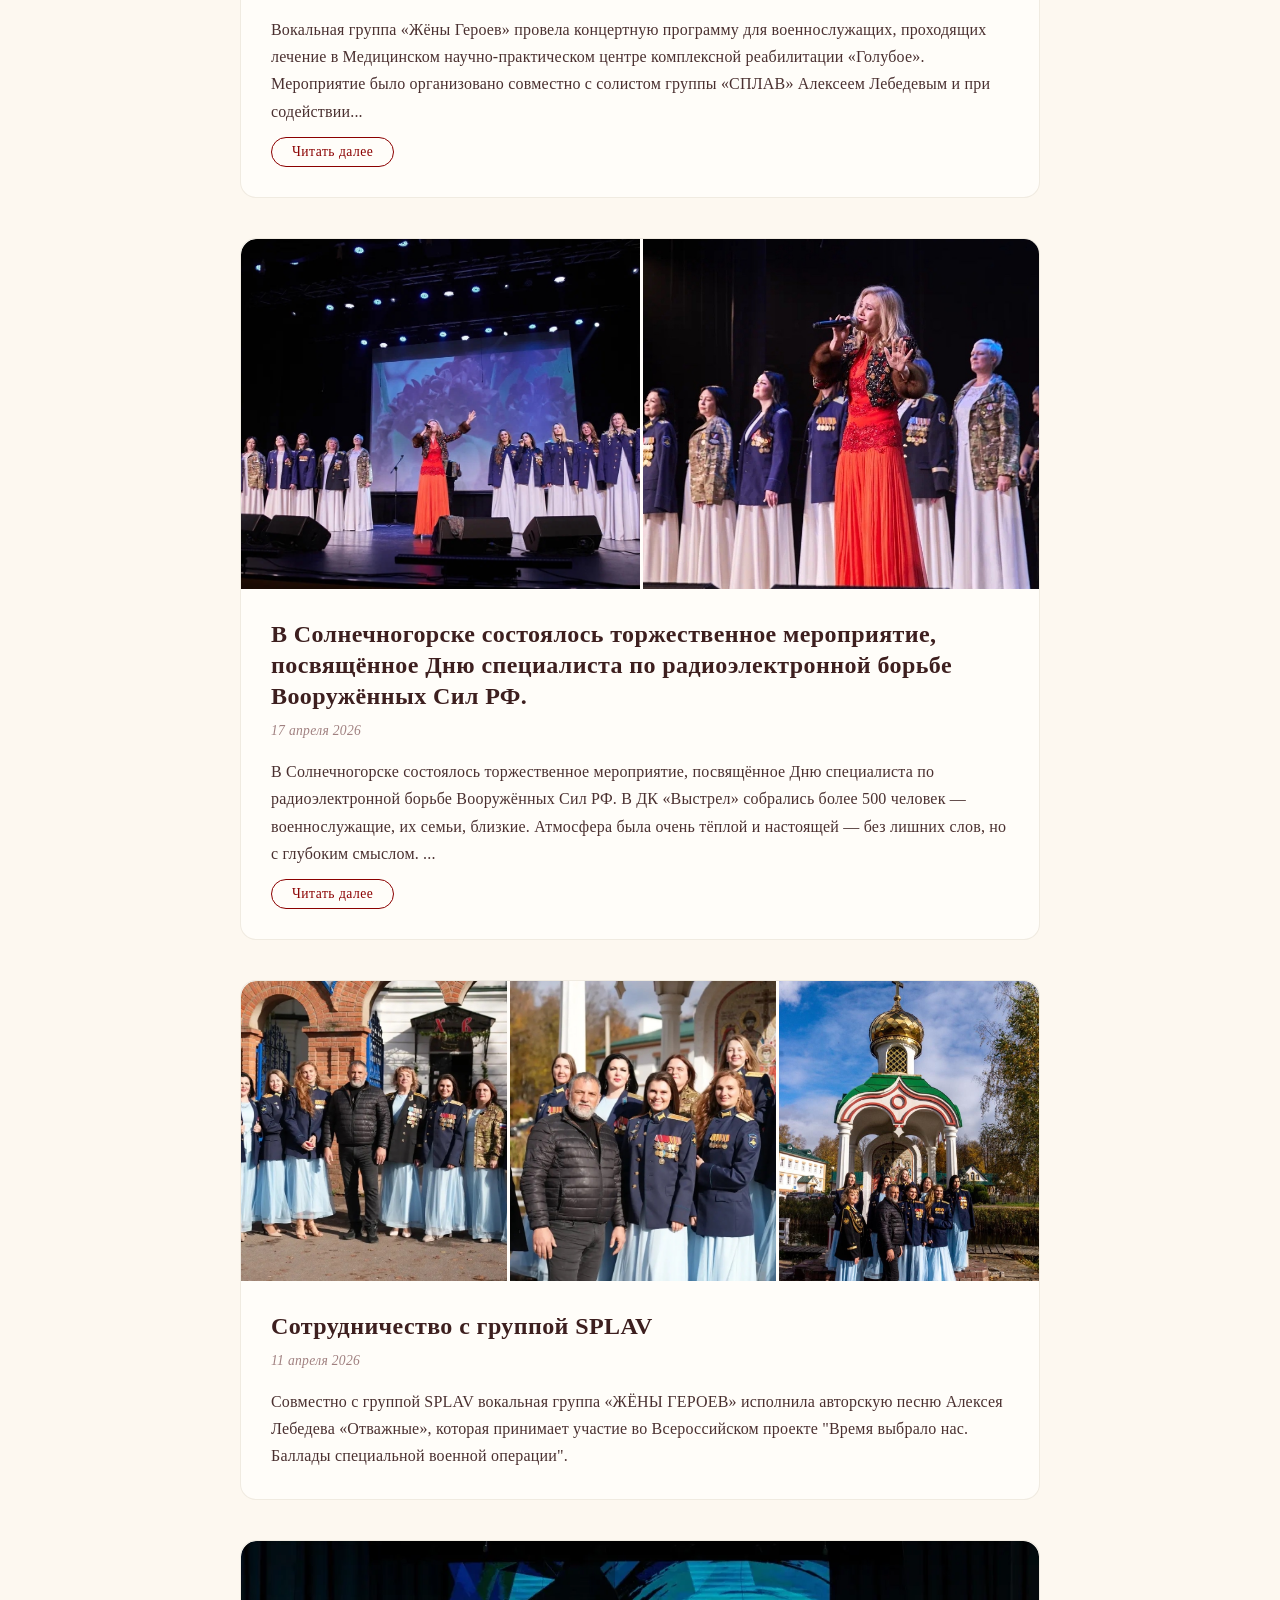
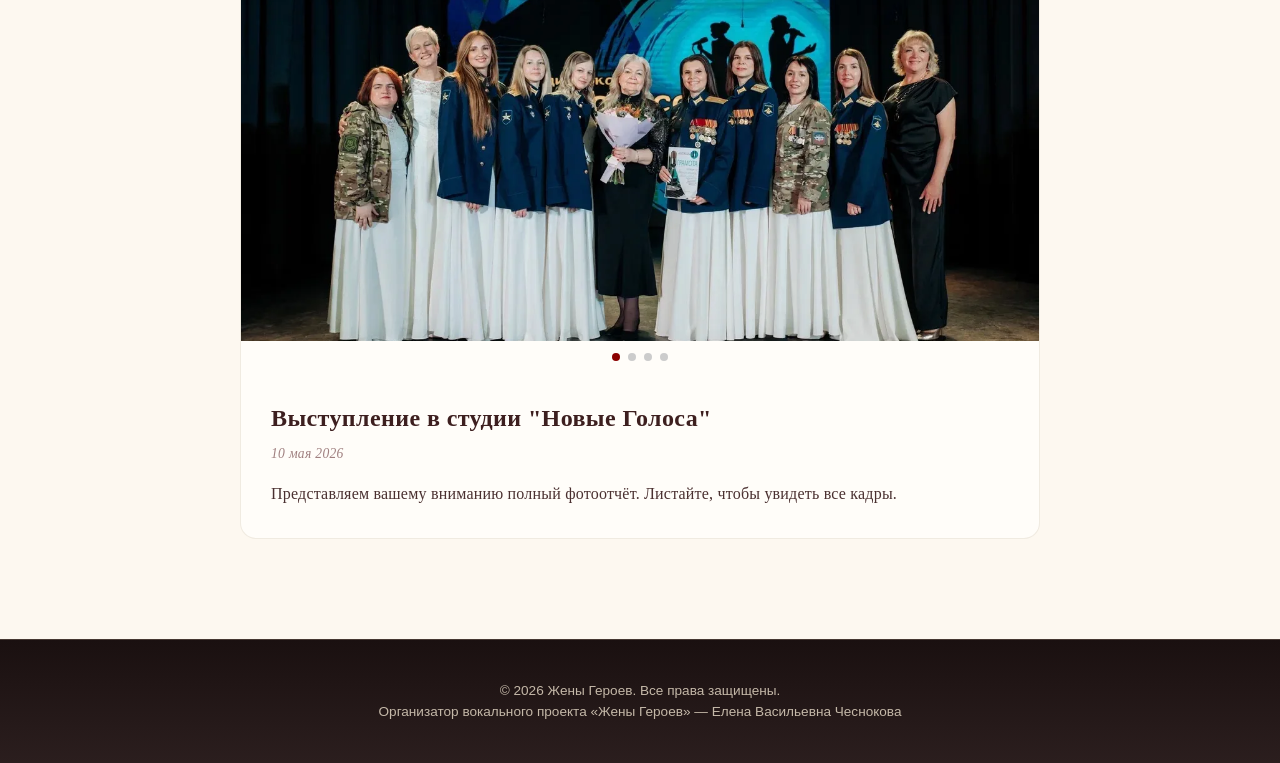
==== commit f805bc38: "Add files via upload" ====
--- a/news.html
+++ b/news.html
@@ -175,9 +175,9 @@
                 <!-- Новость 4 -->
                 <article class="news-card">
                     <div class="news-card__media-wrap news-card__media--3">
-                        <img src="img/gal4.jpg" alt="Фото 1">
-                        <img src="img/gal4-1.jpg" alt="Фото 2">
-                        <img src="img/gal4-2.jpg" alt="Фото 3">
+                        <img src="img/gal4.jpg" alt="Сотрудничество с группой SPLAV">
+                        <img src="img/gal4-1.jpg" alt="Сотрудничество с группой SPLAV">
+                        <img src="img/gal4-2.jpg" alt="Сотрудничество с группой SPLAV">
                     </div>
                     <div class="news-card__body">
                         <h3 class="news-card__title">Сотрудничество с группой SPLAV</h3>
@@ -192,10 +192,10 @@
                 <article class="news-card">
                     <div class="news-card__slider" data-slider>
                         <div class="news-card__slides" data-slides>
-                            <img src="img/news1.jpg" alt="Фото 1">
-                            <img src="img/news2.jpg" alt="Фото 2">
-                            <img src="img/news3.jpg" alt="Фото 3">
-                            <img src="img/news4.jpg" alt="Фото 4">
+                            <img src="img/news1.jpg" alt="Выступление в студии Новые Голоса">
+                            <img src="img/news2.jpg" alt="Выступление в студии Новые Голоса">
+                            <img src="img/news3.jpg" alt="Выступление в студии Новые Голоса">
+                            <img src="img/news4.jpg" alt="Выступление в студии Новые Голоса">
                         </div>
                         <div class="news-card__dots" data-dots></div>
                     </div>
--- a/main.css
+++ b/main.css
@@ -73,7 +73,7 @@
     flex-shrink: 0;
     border-radius: 50%;
     object-fit: cover;
-    border: 2px solid rgba(180, 160, 130, 0.5);
+    border: 2.5px solid rgba(201, 169, 110, 0.7);
 }
 
 .nav {
@@ -178,10 +178,17 @@
     text-align: center;
     background: #fdf8f0;
     padding: 80px 0 40px;
+    width: 100%;
+    box-sizing: border-box;
 }
 
 .hero__content {
     color: #2b1e1e;
+    width: 100%;
+    max-width: 100%;
+    padding: 0 20px;
+    box-sizing: border-box;
+    text-align: center;
 }
 
 .hero__title {
@@ -235,8 +242,11 @@
 
 .about__text p {
     margin-bottom: 1.2rem;
-    color: var(--color-gray);
+    color: #4a3030;
     font-size: 1.05rem;
+    font-family: 'Georgia', 'Times New Roman', serif;
+    letter-spacing: 0.2px;
+    line-height: 1.7;
 }
 
 .about__image img {
@@ -282,8 +292,11 @@
 .gallery__caption {
     margin-top: 8px;
     font-size: 0.9rem;
-    color: var(--color-gray);
+    color: #5c3d3d;
     text-align: center;
+    font-family: 'Georgia', 'Times New Roman', serif;
+    letter-spacing: 0.3px;
+    line-height: 1.4;
 }
 
 /* Контакты */
@@ -394,21 +407,29 @@
 }
 
 .news-card__title {
-    font-family: var(--font-heading);
+    font-family: 'Georgia', 'Times New Roman', serif;
     font-size: 1.5rem;
-    color: #4a2c2c;
+    color: #3d1f1f;
     margin-bottom: 8px;
+    letter-spacing: 0.4px;
+    line-height: 1.3;
 }
 
 .news-card__date {
     font-size: 0.85rem;
-    color: #b08a8a;
+    color: #a08080;
     margin-bottom: 16px;
+    font-family: 'Georgia', 'Times New Roman', serif;
+    font-style: italic;
+    letter-spacing: 0.3px;
 }
 
 .news-card__text {
-    color: #5c3d3d;
+    color: #4a3030;
     line-height: 1.7;
+    font-family: 'Georgia', 'Times New Roman', serif;
+    font-size: 1rem;
+    letter-spacing: 0.2px;
 }
 
 /* Слайдер в новостях */
@@ -585,11 +606,20 @@
 
     .hero {
         min-height: 200px;
-        padding: 60px 0 30px;
+        padding: 60px 15px 30px;
+        width: 100%;
+    }
+
+    .hero__content {
+        width: 100%;
+        padding: 0;
+        text-align: center;
     }
 
     .hero__title {
         font-size: 1.6rem;
+        margin-left: auto;
+        margin-right: auto;
     }
 
     .hero__subtitle {
@@ -728,6 +758,11 @@
     color: #fff;
 }
 
+.news-card__read-more {
+    font-family: 'Georgia', 'Times New Roman', serif;
+    letter-spacing: 0.5px;
+}
+
 /* Текст, который скрывается */
 .news-card__text-truncated {
     display: -webkit-box;
